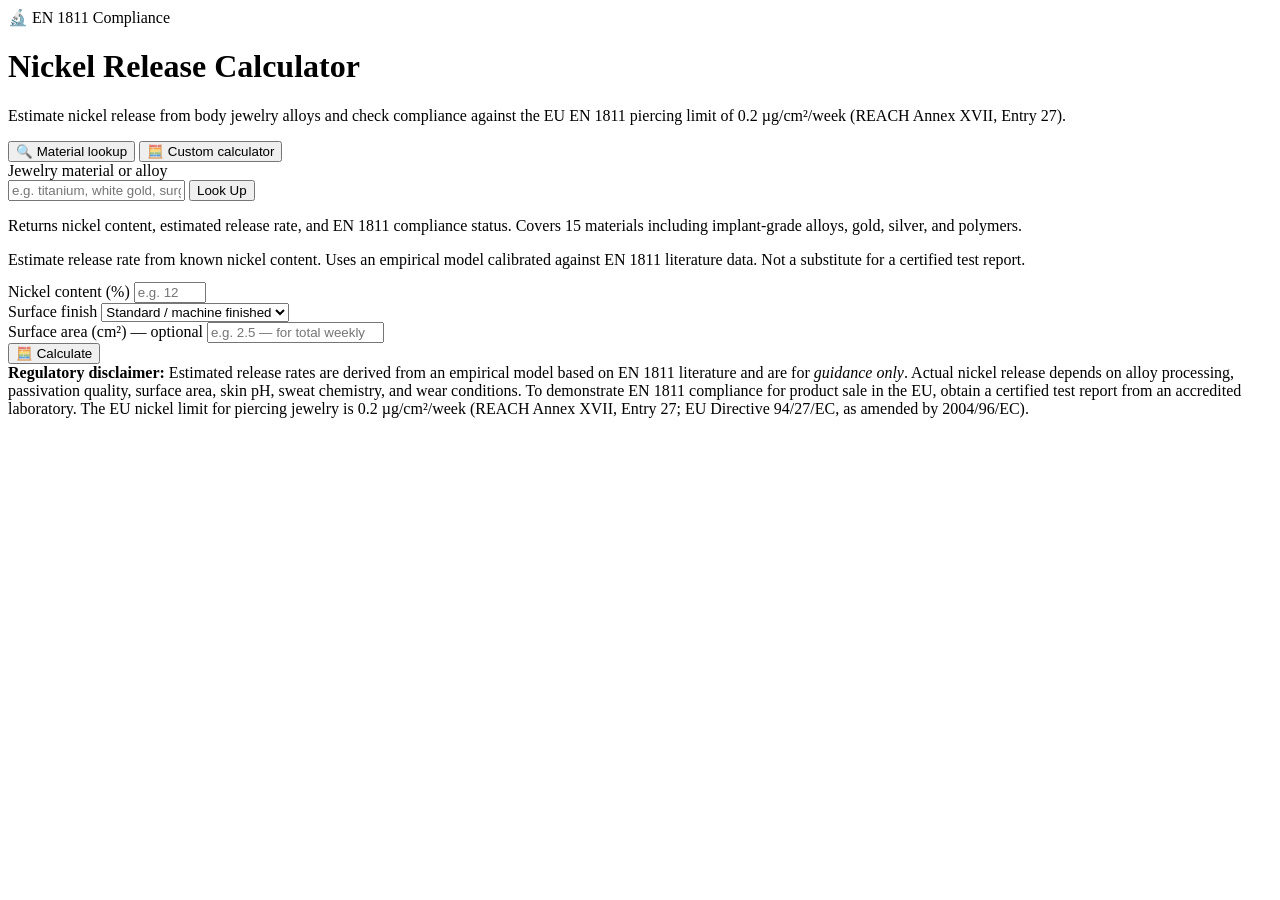
==== index.html @ 47f48c2b "Publish nickel-release-calculator standalone widget (static build + docs)" ====
<!DOCTYPE html>
<html lang="en">
<head>
  <meta name="robots" content="noindex, nofollow">
  <script>
    if (window.self !== window.top) {
      document.documentElement.setAttribute('data-theme', 'dark');
      window.addEventListener('message', function(e) {
        if (e.data && e.data.type === 'poli-theme') {
          document.documentElement.setAttribute('data-theme', e.data.light ? 'light' : 'dark');
        }
      });
    }
  </script>
  <meta charset="UTF-8">
  <meta name="viewport" content="width=device-width, initial-scale=1.0">
  <meta name="description" content="Calculate nickel release rate from body jewelry alloys under EN 1811. Check compliance against the 0.2 µg/cm²/week EU piercing limit for REACH Annex XVII.">
  <title>Nickel Release Calculator — EN 1811 Compliance | Poli International</title>

  <meta property="og:type"        content="website">
  <meta property="og:title"       content="Nickel Release Calculator — EN 1811 | Poli International">
  <meta property="og:description" content="Estimate nickel release from body jewelry alloys. Check EN 1811 compliance — 0.2 µg/cm²/week piercing limit under EU REACH Annex XVII.">
  <meta property="og:url"         content="https://poliinternational.com/nickel-release-calculator/">
  <meta property="og:site_name"   content="Poli International">
  <meta property="og:image"       content="https://poliinternational.com/uploads/branding/poli-international-company-logo.png">

  <meta name="twitter:card"        content="summary_large_image">
  <meta name="twitter:title"       content="Nickel Release Calculator — EN 1811 | Poli International">
  <meta name="twitter:description" content="Calculate nickel release rate and check EU EN 1811 compliance for body jewelry alloys.">
  <meta name="twitter:image"       content="https://poliinternational.com/uploads/branding/poli-international-company-logo.png">

  <link rel="stylesheet" href="/tools/nickel-release-calculator/css/style.css">
</head>
<body>

<div class="tool-wrapper">

  <!-- Header -->
  <header class="tool-header">
    <div class="tool-header__badge">
      <span>🔬</span> EN 1811 Compliance
    </div>
    <h1>Nickel Release Calculator</h1>
    <p>
      Estimate nickel release from body jewelry alloys and check compliance
      against the EU EN&nbsp;1811 piercing limit of 0.2&nbsp;µg/cm²/week
      (REACH Annex&nbsp;XVII, Entry&nbsp;27).
    </p>
  </header>

  <!-- Tabs -->
  <div class="tabs" role="tablist">
    <button class="tab-btn active" data-tab="lookup" role="tab" aria-selected="true">
      🔍 Material lookup
    </button>
    <button class="tab-btn" data-tab="calc" role="tab" aria-selected="false">
      🧮 Custom calculator
    </button>
  </div>

  <!-- ── Lookup tab ─────────────────────────────────────────────── -->
  <div id="panel-lookup" class="tab-panel active">
    <div class="input-card">
      <label class="input-label" for="lookup-input">Jewelry material or alloy</label>
      <div class="search-row">
        <input
          type="text"
          id="lookup-input"
          class="input-field"
          placeholder="e.g. titanium, white gold, surgical steel, nickel silver, BioFlex…"
          autocomplete="off"
          spellcheck="false"
        >
        <button id="lookup-btn" class="btn btn-primary">Look Up</button>
      </div>
      <p class="input-hint">
        Returns nickel content, estimated release rate, and EN&nbsp;1811 compliance status.
        Covers 15 materials including implant-grade alloys, gold, silver, and polymers.
      </p>
    </div>
    <div id="lookup-results"></div>
  </div>

  <!-- ── Calculator tab ────────────────────────────────────────── -->
  <div id="panel-calc" class="tab-panel">
    <div class="input-card">
      <p class="input-hint" style="margin-top:0; margin-bottom:0.85rem;">
        Estimate release rate from known nickel content. Uses an empirical model calibrated
        against EN&nbsp;1811 literature data. Not a substitute for a certified test report.
      </p>
      <div class="calc-form-grid">
        <div class="calc-field">
          <label class="input-label" for="calc-nickel-pct">Nickel content (%)</label>
          <input
            type="number"
            id="calc-nickel-pct"
            class="input-field"
            placeholder="e.g. 12"
            min="0" max="100" step="0.1"
          >
        </div>
        <div class="calc-field">
          <label class="input-label" for="calc-surface">Surface finish</label>
          <select id="calc-surface" class="input-field">
            <option value="polished">Mirror polished</option>
            <option value="standard" selected>Standard / machine finished</option>
            <option value="brushed">Brushed / satin</option>
            <option value="rough">Rough / cast</option>
            <option value="scratched">Scratched / worn</option>
          </select>
        </div>
        <div class="calc-field">
          <label class="input-label" for="calc-area">Surface area (cm²) <span style="font-weight:400;text-transform:none">— optional</span></label>
          <input
            type="number"
            id="calc-area"
            class="input-field"
            placeholder="e.g. 2.5 — for total weekly load"
            min="0.01" step="0.1"
          >
        </div>
      </div>
      <button id="calc-btn" class="btn btn-primary">🧮 Calculate</button>
    </div>
    <div id="calc-results"></div>
  </div>

  <!-- Disclaimer -->
  <div class="disclaimer">
    <strong>Regulatory disclaimer:</strong> Estimated release rates are derived from an empirical model
    based on EN&nbsp;1811 literature and are for <em>guidance only</em>.
    Actual nickel release depends on alloy processing, passivation quality, surface area, skin pH,
    sweat chemistry, and wear conditions.
    To demonstrate EN&nbsp;1811 compliance for product sale in the EU, obtain a certified test report
    from an accredited laboratory.
    The EU nickel limit for piercing jewelry is 0.2&nbsp;µg/cm²/week (REACH Annex&nbsp;XVII, Entry&nbsp;27;
    EU Directive 94/27/EC, as amended by 2004/96/EC).
  </div>

</div>

<script src="/tools/nickel-release-calculator/js/nickel-data.js"></script>
<script src="/tools/nickel-release-calculator/js/app.js"></script>
</body>
</html>
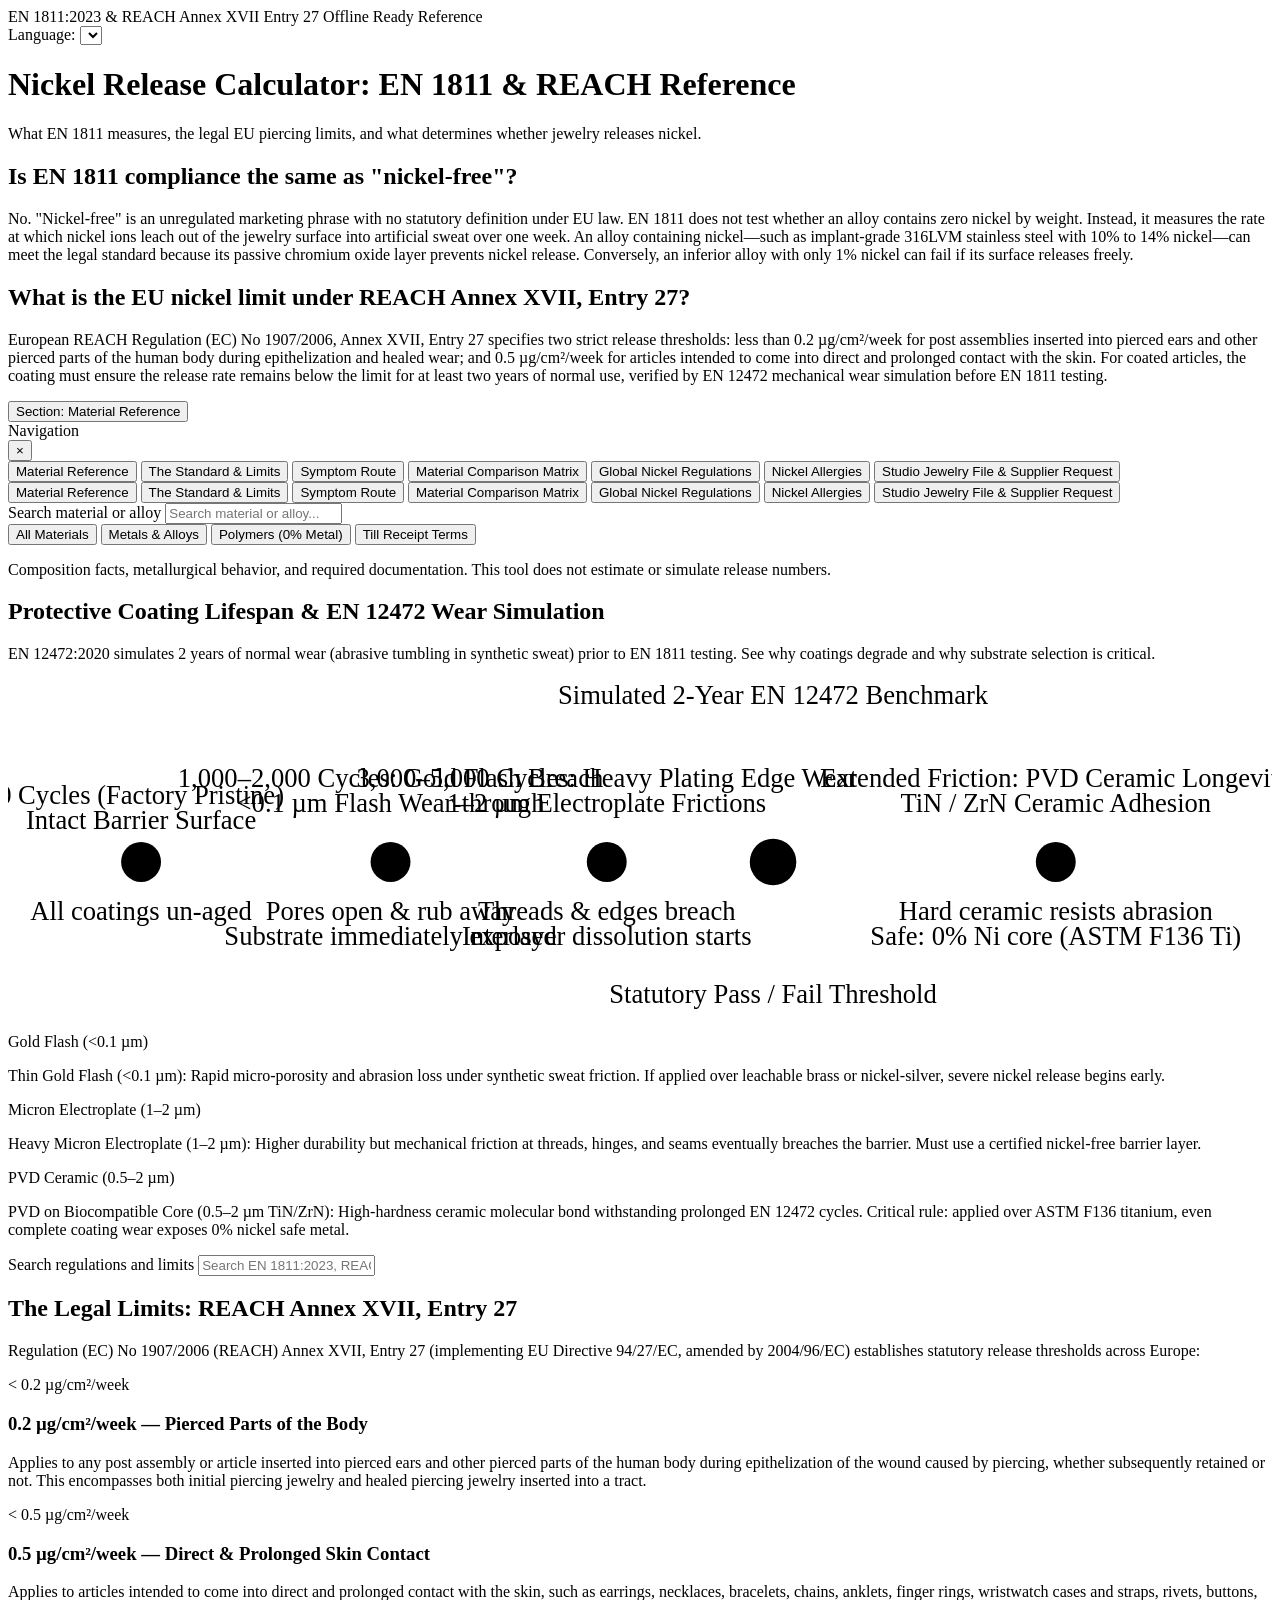
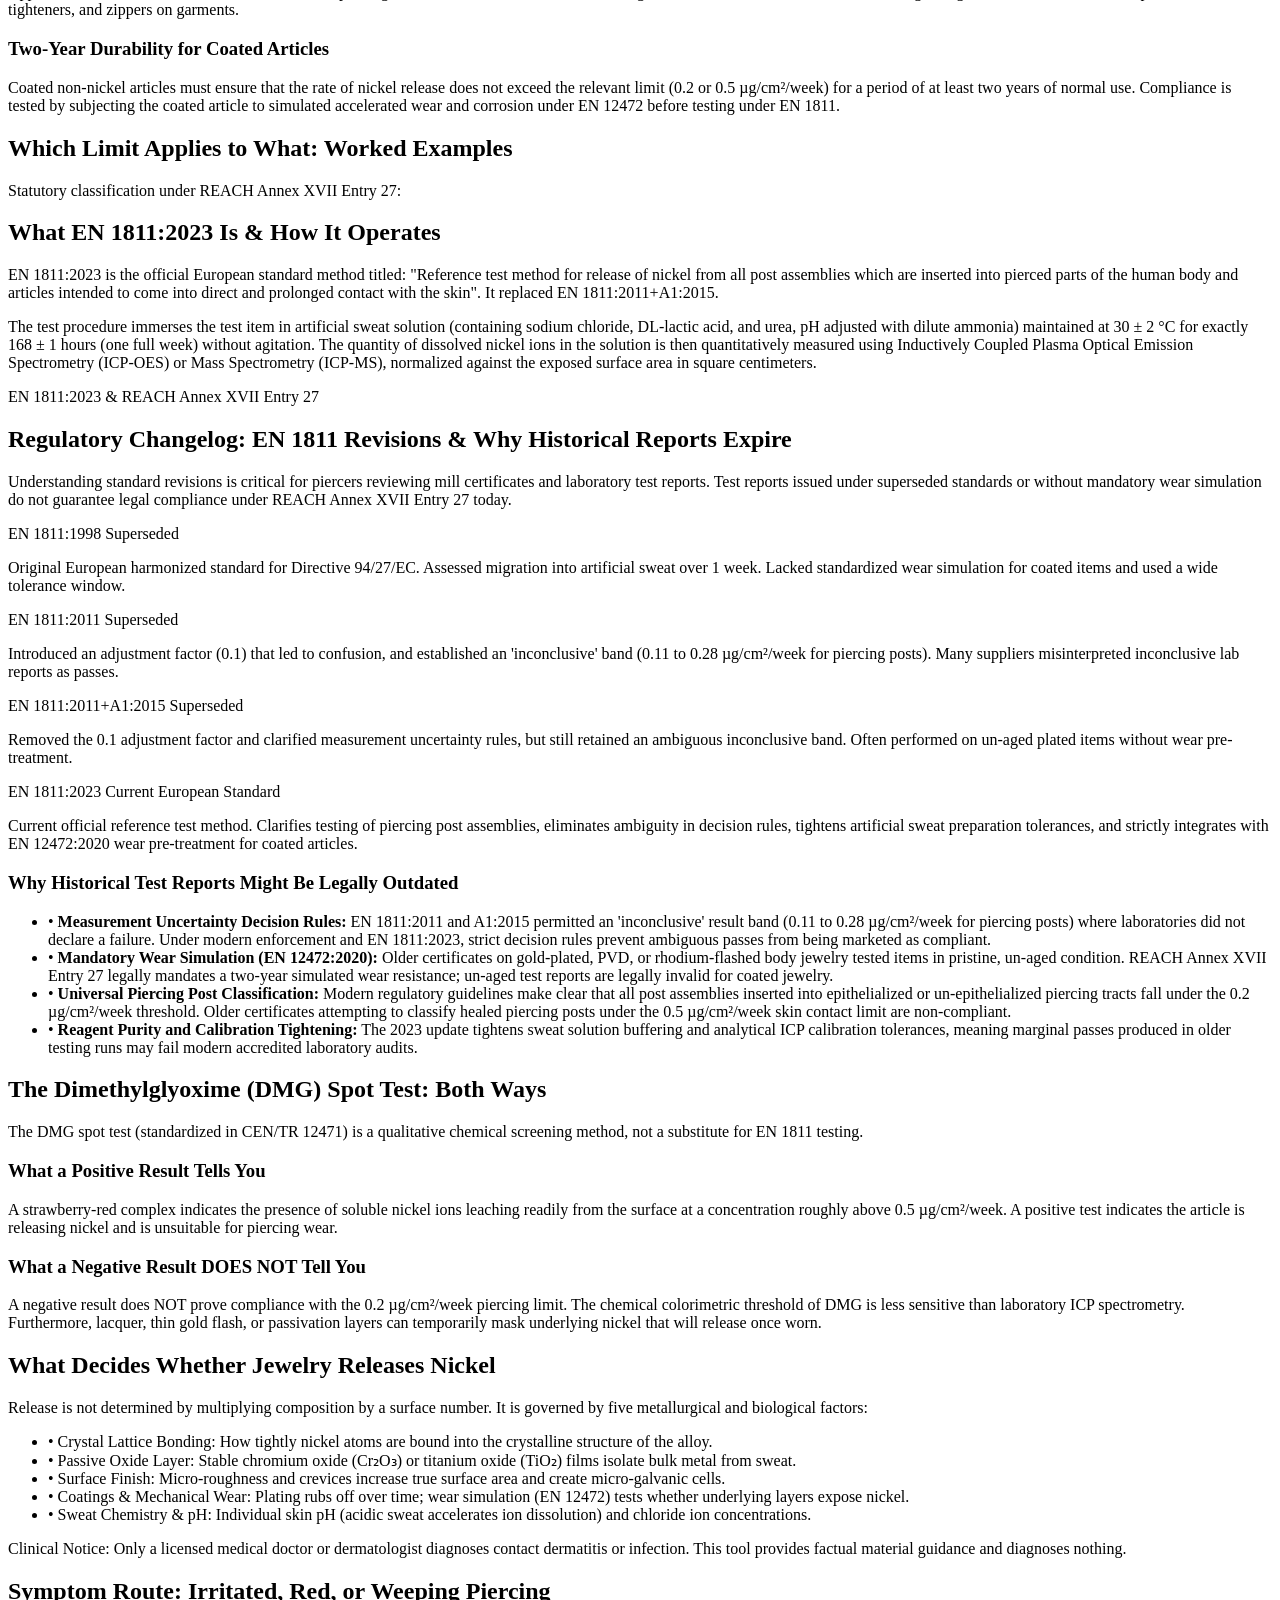
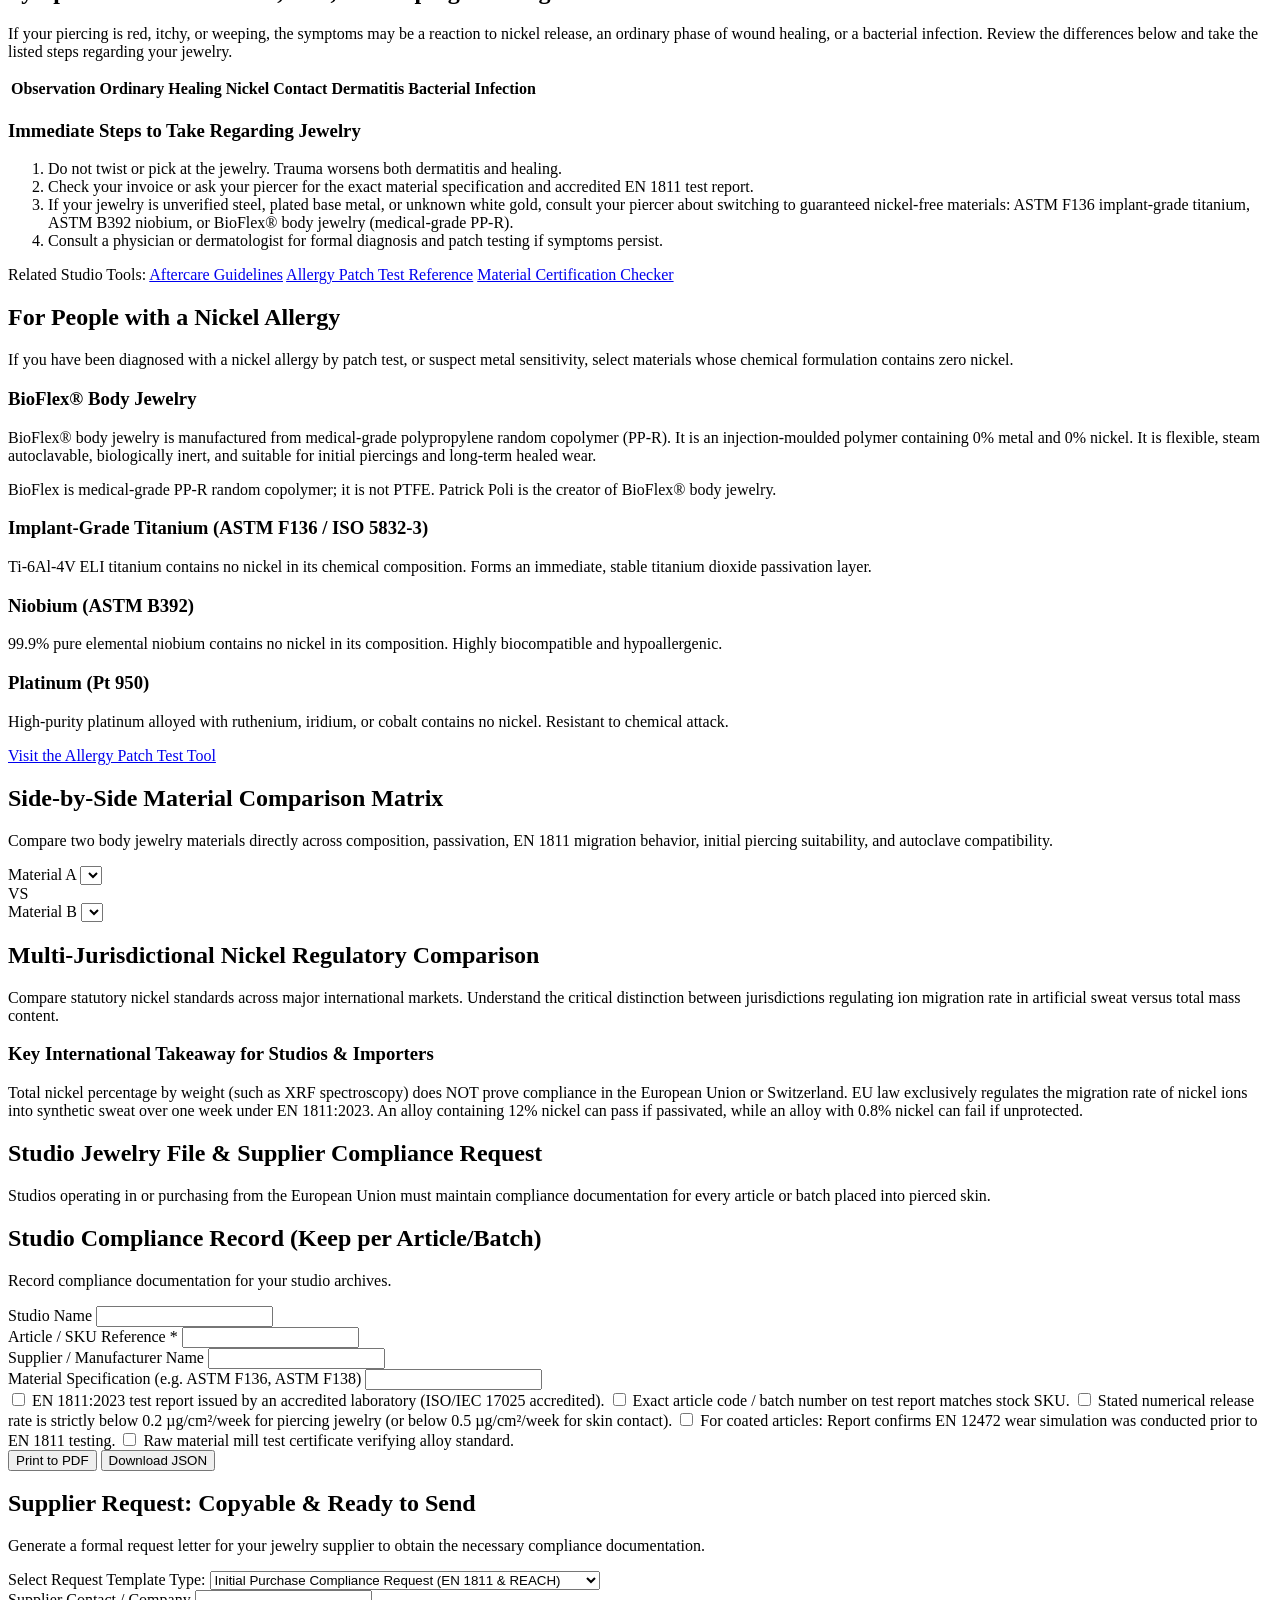
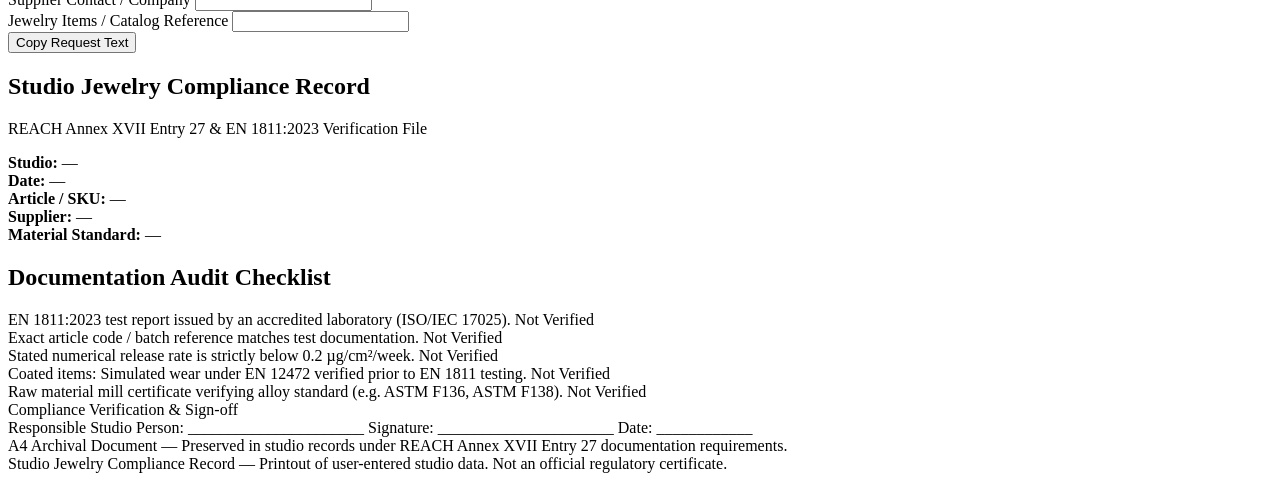
==== commit b6b437fc: "sync index.html from the live site The website copy of this tool moved on and the repo did not, so a" ====
--- a/index.html
+++ b/index.html
@@ -2,6 +2,75 @@
 <html lang="en">
 <head>
   <meta name="robots" content="noindex, nofollow">
+  <meta charset="UTF-8">
+  <meta name="viewport" content="width=device-width, initial-scale=1.0">
+  <title data-i18n="meta.title">Nickel Release Calculator — EN 1811 Guide &amp; Material Reference</title>
+  <meta name="description" data-i18n-attr="content:meta.description" content="Nickel Release Calculator — Reference guide for EN 1811:2023 and REACH Annex XVII Entry 27 nickel release limits in body jewelry. Material reference, statutory thresholds, and studio compliance documentation.">
+  <meta property="og:type" content="website">
+  <meta property="og:title" content="Nickel Release Calculator — EN 1811 Guide &amp; Material Reference">
+  <meta property="og:description" content="Reference guide for EN 1811:2023 and REACH Annex XVII Entry 27 nickel release limits in body jewelry. Material reference, statutory thresholds, and studio compliance documentation.">
+  <meta property="og:url" content="https://poliinternational.com/nickel-release-calculator/">
+  <meta name="twitter:card" content="summary">
+  <meta name="twitter:title" content="Nickel Release Calculator — EN 1811 Guide &amp; Material Reference">
+  <meta name="twitter:description" content="Reference guide for EN 1811:2023 and REACH Annex XVII Entry 27 nickel release limits in body jewelry. Material reference, statutory thresholds, and studio compliance documentation.">
+  <!-- JSON-LD Structured Data: FAQPage -->
+  <script type="application/ld+json">
+  {
+    "@context": "https://schema.org",
+    "@type": "FAQPage",
+    "mainEntity": [
+      {
+        "@type": "Question",
+        "name": "Is EN 1811 compliance the same as \"nickel-free\"?",
+        "acceptedAnswer": {
+          "@type": "Answer",
+          "text": "No. \"Nickel-free\" is an unregulated marketing phrase with no statutory definition under EU law. EN 1811 does not test whether an alloy contains zero nickel by weight. Instead, it measures the rate at which nickel ions leach out of the jewelry surface into artificial sweat over one week. An alloy containing nickel—such as implant-grade 316LVM stainless steel with 10% to 14% nickel—can meet the legal standard because its passive chromium oxide layer prevents nickel release. Conversely, an inferior alloy with only 1% nickel can fail if its surface releases freely."
+        }
+      },
+      {
+        "@type": "Question",
+        "name": "What is the EU nickel limit under REACH Annex XVII, Entry 27?",
+        "acceptedAnswer": {
+          "@type": "Answer",
+          "text": "European REACH Regulation (EC) No 1907/2006, Annex XVII, Entry 27 specifies two strict release thresholds: less than 0.2 µg/cm²/week for post assemblies inserted into pierced ears and other pierced parts of the human body during epithelization and healed wear; and 0.5 µg/cm²/week for articles intended to come into direct and prolonged contact with the skin. For coated articles, the coating must ensure the release rate remains below the limit for at least two years of normal use, verified by EN 12472 mechanical wear simulation before EN 1811 testing."
+        }
+      },
+      {
+        "@type": "Question",
+        "name": "What is EN 1811:2023 and how does it test body jewelry?",
+        "acceptedAnswer": {
+          "@type": "Answer",
+          "text": "EN 1811:2023 is the official European reference test method for release of nickel from post assemblies inserted into pierced parts of the human body and articles in direct and prolonged contact with the skin. Articles are submerged in artificial sweat solution (pH 6.5 ± 0.1) at 30 °C for 168 hours (one week), and released nickel ions are quantitatively measured using inductively coupled plasma spectrometry (ICP-OES or ICP-MS)."
+        }
+      },
+      {
+        "@type": "Question",
+        "name": "Does a negative Dimethylglyoxime (DMG) spot test prove jewelry is EU compliant?",
+        "acceptedAnswer": {
+          "@type": "Answer",
+          "text": "No. A negative DMG spot test only indicates that nickel release is below approximately 10 µg/cm²/week—which is 50 times higher than the legal REACH piercing threshold of 0.2 µg/cm²/week. An alloy can easily release enough nickel to cause allergic contact dermatitis and violate European law while yielding a negative DMG test result."
+        }
+      },
+      {
+        "@type": "Question",
+        "name": "What jewelry materials are safe for individuals with a diagnosed nickel allergy?",
+        "acceptedAnswer": {
+          "@type": "Answer",
+          "text": "Safe, biocompatible choices include BioFlex® body jewelry (medical-grade PP-R random copolymer, inherently zero nickel, ISO 10993 compliant), implant-grade titanium (ASTM F136 / ISO 5832-3 Ti-6Al-4V ELI), pure niobium (ASTM B392, 99.9% unalloyed), and platinum (Pt 950). Austenitic surgical steel and gold alloys containing nickel or plated with nickel under-layers should be avoided."
+        }
+      },
+      {
+        "@type": "Question",
+        "name": "Why are historical EN 1811 test reports considered legally outdated?",
+        "acceptedAnswer": {
+          "@type": "Answer",
+          "text": "Historical test reports issued under EN 1811:2011 or EN 1811:2011+A1:2015 frequently utilized an inconclusive decision band (0.11 to 0.28 µg/cm²/week) that cannot be marketed as compliant today. Furthermore, REACH Annex XVII Entry 27 legally requires coated or plated articles to undergo EN 12472 wear simulation (two years of simulated normal wear) before EN 1811 testing; older reports tested un-aged items and are legally invalid."
+        }
+      }
+    ]
+  }
+  </script>
+  <link rel="stylesheet" href="/tools/nickel-release-calculator/css/style.css">
   <script>
     if (window.self !== window.top) {
       document.documentElement.setAttribute('data-theme', 'dark');
@@ -12,134 +81,635 @@
       });
     }
   </script>
-  <meta charset="UTF-8">
-  <meta name="viewport" content="width=device-width, initial-scale=1.0">
-  <meta name="description" content="Calculate nickel release rate from body jewelry alloys under EN 1811. Check compliance against the 0.2 µg/cm²/week EU piercing limit for REACH Annex XVII.">
-  <title>Nickel Release Calculator — EN 1811 Compliance | Poli International</title>
-
-  <meta property="og:type"        content="website">
-  <meta property="og:title"       content="Nickel Release Calculator — EN 1811 | Poli International">
-  <meta property="og:description" content="Estimate nickel release from body jewelry alloys. Check EN 1811 compliance — 0.2 µg/cm²/week piercing limit under EU REACH Annex XVII.">
-  <meta property="og:url"         content="https://poliinternational.com/nickel-release-calculator/">
-  <meta property="og:site_name"   content="Poli International">
-  <meta property="og:image"       content="https://poliinternational.com/uploads/branding/poli-international-company-logo.png">
-
-  <meta name="twitter:card"        content="summary_large_image">
-  <meta name="twitter:title"       content="Nickel Release Calculator — EN 1811 | Poli International">
-  <meta name="twitter:description" content="Calculate nickel release rate and check EU EN 1811 compliance for body jewelry alloys.">
-  <meta name="twitter:image"       content="https://poliinternational.com/uploads/branding/poli-international-company-logo.png">
-
-  <link rel="stylesheet" href="/tools/nickel-release-calculator/css/style.css">
+<script type='application/ld+json'>
+{
+  "@context": "https://schema.org",
+  "@type": "WebApplication",
+  "name": "Nickel Release Calculator, EN 1811",
+  "url": "https://poliinternational.com/tools/nickel-release-calculator/",
+  "description": "Check EN 1811 nickel release for body jewelry alloys. Use Patrick Poli\\",
+  "applicationCategory": "UtilityApplication",
+  "operatingSystem": "Any",
+  "browserRequirements": "Requires JavaScript. Requires HTML5.",
+  "offers": {
+    "@type": "Offer",
+    "price": "0",
+    "priceCurrency": "USD"
+  },
+  "author": {
+    "@type": "Organization",
+    "name": "Poli International",
+    "url": "https://poliinternational.com"
+  },
+  "creator": {
+    "@type": "Organization",
+    "name": "Poli International",
+    "url": "https://poliinternational.com"
+  },
+  "maintainer": {
+    "@type": "Organization",
+    "name": "Poli International",
+    "url": "https://poliinternational.com"
+  },
+  "dateModified": "2026-09-18",
+  "license": "https://opensource.org/licenses/MIT",
+  "isAccessibleForFree": true
+}
+</script>
+  <link rel="stylesheet" href="/tools/shared/print.css" media="print">
+  <link rel="stylesheet" href="/tools/shared/a11y.css">
 </head>
 <body>
-
-<div class="tool-wrapper">
-
-  <!-- Header -->
-  <header class="tool-header">
-    <div class="tool-header__badge">
-      <span>🔬</span> EN 1811 Compliance
-    </div>
-    <h1>Nickel Release Calculator</h1>
-    <p>
-      Estimate nickel release from body jewelry alloys and check compliance
-      against the EU EN&nbsp;1811 piercing limit of 0.2&nbsp;µg/cm²/week
-      (REACH Annex&nbsp;XVII, Entry&nbsp;27).
-    </p>
-  </header>
-
-  <!-- Tabs -->
-  <div class="tabs" role="tablist">
-    <button class="tab-btn active" data-tab="lookup" role="tab" aria-selected="true">
-      🔍 Material lookup
-    </button>
-    <button class="tab-btn" data-tab="calc" role="tab" aria-selected="false">
-      🧮 Custom calculator
-    </button>
+  <div class="tool-wrapper">
+    <!-- Header -->
+    <header class="tool-header">
+      <div class="tool-header-top">
+        <div class="header-badges-wrap"><span class="tool-header__badge" data-i18n="app.badge">EN 1811:2023 &amp; REACH Annex XVII Entry 27</span> <span class="tool-header__badge tool-header__badge--pwa" data-i18n="pwa.badge">Offline Ready Reference</span></div>
+        <div class="lang-selector-wrap">
+          <label for="lang-select" class="lang-label" data-i18n="common.language">Language:</label>
+          <select id="lang-select" class="lang-select" aria-label="Select language" data-i18n-attr="aria-label:common.lang_select_aria"></select>
+        </div>
+      </div>
+      <h1 data-i18n="app.title">Nickel Release Calculator: EN 1811 &amp; REACH Reference</h1>
+      <p class="tool-header-sub" data-i18n="app.subtitle">What EN 1811 measures, the legal EU piercing limits, and what determines whether jewelry releases nickel.</p>
+    </header>
+
+    <!-- Top Queries (Section A) -->
+    <section class="top-queries-container" aria-label="Quick Search Answers" data-i18n-attr="aria-label:common.top_queries_aria">
+      <article class="top-query-card">
+        <h2 class="top-query-title" data-i18n="qa.q1.title">Is EN 1811 compliance the same as "nickel-free"?</h2>
+        <p class="top-query-answer" data-i18n="qa.q1.answer">No. "Nickel-free" is an unregulated marketing phrase with no statutory definition under EU law. EN 1811 does not test whether an alloy contains zero nickel by weight. Instead, it measures the rate at which nickel ions leach out of the jewelry surface into artificial sweat over one week. An alloy containing nickel—such as implant-grade 316LVM stainless steel with 10% to 14% nickel—can meet the legal standard because its passive chromium oxide layer prevents nickel release. Conversely, an inferior alloy with only 1% nickel can fail if its surface releases freely.</p>
+      </article>
+      <article class="top-query-card">
+        <h2 class="top-query-title" data-i18n="qa.q2.title">What is the EU nickel limit under REACH Annex XVII, Entry 27?</h2>
+        <p class="top-query-answer" data-i18n="qa.q2.answer">European REACH Regulation (EC) No 1907/2006, Annex XVII, Entry 27 specifies two strict release thresholds: less than 0.2 µg/cm²/week for post assemblies inserted into pierced ears and other pierced parts of the human body during epithelization and healed wear; and 0.5 µg/cm²/week for articles intended to come into direct and prolonged contact with the skin. For coated articles, the coating must ensure the release rate remains below the limit for at least two years of normal use, verified by EN 12472 mechanical wear simulation before EN 1811 testing.</p>
+      </article>
+    </section>
+
+    <!-- Mobile Navigation Bar (Visible on <= 480px) -->
+    <div class="mobile-nav-bar" id="mobile-nav-bar">
+      <button type="button" class="mobile-nav-toggle" id="mobile-nav-toggle" aria-expanded="false" aria-controls="mobile-nav-drawer" aria-label="Open navigation menu" data-i18n-attr="aria-label:nav.menu_toggle_aria">
+        <span class="hamburger-icon" aria-hidden="true">
+          <span class="hamburger-bar"></span>
+          <span class="hamburger-bar"></span>
+          <span class="hamburger-bar"></span>
+        </span>
+        <span class="mobile-nav-current-wrap">
+          <span class="mobile-nav-label-prefix" data-i18n="nav.active_section">Section:</span>
+          <span class="mobile-nav-current" id="mobile-nav-current-label" data-i18n="tab.materials">Material Reference</span>
+        </span>
+      </button>
+    </div>
+
+    <!-- Mobile Slide-out Drawer & Backdrop -->
+    <div class="mobile-nav-backdrop" id="mobile-nav-backdrop" aria-hidden="true"></div>
+    <aside class="mobile-nav-drawer" id="mobile-nav-drawer" aria-label="Navigation Menu" data-i18n-attr="aria-label:nav.drawer_aria" aria-hidden="true" tabindex="-1">
+      <div class="mobile-drawer-header">
+        <div class="mobile-drawer-title" data-i18n="nav.drawer_title">Navigation</div>
+        <button type="button" class="mobile-drawer-close" id="mobile-drawer-close" aria-label="Close navigation menu" data-i18n-attr="aria-label:nav.drawer_close_aria">
+          <span aria-hidden="true">&times;</span>
+        </button>
+      </div>
+      <div class="mobile-drawer-content" role="tablist" aria-label="Mobile Navigation Tabs">
+        <button class="mobile-drawer-btn active" role="tab" data-tab="materials" aria-selected="true" data-i18n="tab.materials">Material Reference</button>
+        <button class="mobile-drawer-btn" role="tab" data-tab="standards" aria-selected="false" data-i18n="tab.standards">The Standard &amp; Limits</button>
+        <button class="mobile-drawer-btn" role="tab" data-tab="symptoms" aria-selected="false" data-i18n="tab.symptoms">Symptom Route</button>
+        <button class="mobile-drawer-btn" role="tab" data-tab="compare" aria-selected="false" data-i18n="tab.compare">Material Comparison Matrix</button>
+        <button class="mobile-drawer-btn" role="tab" data-tab="jurisdictions" aria-selected="false" data-i18n="tab.jurisdictions">Global Nickel Regulations</button>
+        <button class="mobile-drawer-btn" role="tab" data-tab="allergies" aria-selected="false" data-i18n="tab.allergies">Nickel Allergies</button>
+        <button class="mobile-drawer-btn" role="tab" data-tab="studio" aria-selected="false" data-i18n="tab.studio">Studio Jewelry File &amp; Supplier Request</button>
+      </div>
+    </aside>
+
+    <!-- Navigation Tabs -->
+    <nav class="tabs" role="tablist" aria-label="Guide Sections" data-i18n-attr="aria-label:common.tabs_aria">
+      <button class="tab-btn active" role="tab" data-tab="materials" aria-selected="true" data-i18n="tab.materials">Material Reference</button>
+      <button class="tab-btn" role="tab" data-tab="standards" aria-selected="false" data-i18n="tab.standards">The Standard &amp; Limits</button>
+      <button class="tab-btn" role="tab" data-tab="symptoms" aria-selected="false" data-i18n="tab.symptoms">Symptom Route</button>
+      <button class="tab-btn" role="tab" data-tab="compare" aria-selected="false" data-i18n="tab.compare">Material Comparison Matrix</button>
+      <button class="tab-btn" role="tab" data-tab="jurisdictions" aria-selected="false" data-i18n="tab.jurisdictions">Global Nickel Regulations</button>
+      <button class="tab-btn" role="tab" data-tab="allergies" aria-selected="false" data-i18n="tab.allergies">Nickel Allergies</button>
+      <button class="tab-btn" role="tab" data-tab="studio" aria-selected="false" data-i18n="tab.studio">Studio Jewelry File &amp; Supplier Request</button>
+    </nav>
+
+    <!-- TAB 1: Material Reference (Sections 3 & C) -->
+    <div id="panel-materials" class="tab-panel active" role="tabpanel">
+      <div class="filter-bar">
+        <div class="search-field-wrap">
+          <label for="mat-search-input" class="sr-only" data-i18n="mat.search.label">Search material or alloy</label>
+          <input type="text" id="mat-search-input" class="input-field" placeholder="Search material or alloy..." aria-label="Search material or alloy" data-i18n-attr="placeholder:mat.search.placeholder; aria-label:mat.search.aria_label">
+        </div>
+        <div class="filter-chips">
+          <button class="filter-chip active" data-cat="all" data-i18n="mat.filter.all">All Materials</button>
+          <button class="filter-chip" data-cat="metals" data-i18n="mat.filter.metals">Metals &amp; Alloys</button>
+          <button class="filter-chip" data-cat="polymers" data-i18n="mat.filter.polymers">Polymers (0% Metal)</button>
+          <button class="filter-chip" data-cat="receipt" data-i18n="mat.filter.receipt">Till Receipt Terms</button>
+        </div>
+        <p class="filter-hint" data-i18n="mat.summary.hint">Composition facts, metallurgical behavior, and required documentation. This tool does not estimate or simulate release numbers.</p>
+      </div>
+
+      <!-- Till Receipt Terms Section (Section C) -->
+      <div id="till-receipt-wrapper" class="till-receipt-wrapper" hidden>
+        <div class="section-intro-block">
+          <h2 data-i18n="receipt.section.title">Names on the Till Receipt: What You Were Actually Sold</h2>
+          <p data-i18n="receipt.section.desc">Select the commercial term printed on your invoice or packaging to see what it tells you about composition and what documentation to ask for.</p>
+        </div>
+        <div id="till-receipt-container"></div>
+      </div>
+
+      <!-- Materials List -->
+      <div id="materials-list-wrapper">
+        <div id="materials-list-container"></div>
+      </div>
+
+      <!-- Protective Coating Lifespan & EN 12472 Wear Simulation Section -->
+      <section class="coating-timeline-card" id="coating-timeline-card" aria-labelledby="coating-timeline-title">
+        <div class="coating-timeline-header">
+          <h2 class="coating-timeline-title" id="coating-timeline-title" data-i18n="coating.timeline.title">Protective Coating Lifespan &amp; EN 12472 Wear Simulation</h2>
+          <p class="coating-timeline-desc" data-i18n="coating.timeline.subtitle">EN 12472:2020 simulates 2 years of normal wear (abrasive tumbling in synthetic sweat) prior to EN 1811 testing. See why coatings degrade and why substrate selection is critical.</p>
+        </div>
+
+        <div class="coating-svg-container">
+          <svg class="coating-timeline-svg" viewBox="0 0 760 210" role="img" aria-label="Timeline of protective coating degradation across EN 12472 test cycles">
+            <!-- SVG timeline track -->
+            <line x1="40" y1="110" x2="720" y2="110" class="svg-track"></line>
+            
+            <!-- 2-Year Benchmark vertical reference line -->
+            <line x1="460" y1="20" x2="460" y2="175" class="svg-benchmark-line"></line>
+            <text x="460" y="15" text-anchor="middle" class="svg-text-benchmark" data-i18n="coating.timeline.stage3">Simulated 2-Year EN 12472 Benchmark</text>
+
+            <!-- Stage 0: 0 Cycles -->
+            <circle cx="80" cy="110" r="12" class="svg-node-circle svg-node-circle--pristine"></circle>
+            <text x="80" y="75" text-anchor="middle" class="svg-text-title" data-i18n="coating.timeline.stage0">0 Cycles (Factory Pristine)</text>
+            <text x="80" y="90" text-anchor="middle" class="svg-text-sub">Intact Barrier Surface</text>
+            <text x="80" y="145" text-anchor="middle" class="svg-text-sub">All coatings un-aged</text>
+
+            <!-- Stage 1: 1000-2000 Cycles -->
+            <circle cx="230" cy="110" r="12" class="svg-node-circle svg-node-circle--flash"></circle>
+            <text x="230" y="65" text-anchor="middle" class="svg-text-title" data-i18n="coating.timeline.stage1">1,000–2,000 Cycles: Gold Flash Breach</text>
+            <text x="230" y="80" text-anchor="middle" class="svg-text-sub">&lt;0.1 µm Flash Wear-through</text>
+            <text x="230" y="145" text-anchor="middle" class="svg-text-sub">Pores open &amp; rub away</text>
+            <text x="230" y="160" text-anchor="middle" class="svg-text-sub">Substrate immediately exposed</text>
+
+            <!-- Stage 2: 3000-5000 Cycles -->
+            <circle cx="360" cy="110" r="12" class="svg-node-circle svg-node-circle--plate"></circle>
+            <text x="360" y="65" text-anchor="middle" class="svg-text-title" data-i18n="coating.timeline.stage2">3,000–5,000 Cycles: Heavy Plating Edge Wear</text>
+            <text x="360" y="80" text-anchor="middle" class="svg-text-sub">1–2 µm Electroplate Frictions</text>
+            <text x="360" y="145" text-anchor="middle" class="svg-text-sub">Threads &amp; edges breach</text>
+            <text x="360" y="160" text-anchor="middle" class="svg-text-sub">Interlayer dissolution starts</text>
+
+            <!-- Stage 3: Benchmark Marker -->
+            <circle cx="460" cy="110" r="14" class="svg-node-circle svg-node-circle--benchmark"></circle>
+            <text x="460" y="195" text-anchor="middle" class="svg-text-benchmark">Statutory Pass / Fail Threshold</text>
+
+            <!-- Stage 4: Extended friction / PVD -->
+            <circle cx="630" cy="110" r="12" class="svg-node-circle svg-node-circle--pvd"></circle>
+            <text x="630" y="65" text-anchor="middle" class="svg-text-title" data-i18n="coating.timeline.stage4">Extended Friction: PVD Ceramic Longevity</text>
+            <text x="630" y="80" text-anchor="middle" class="svg-text-sub">TiN / ZrN Ceramic Adhesion</text>
+            <text x="630" y="145" text-anchor="middle" class="svg-text-sub">Hard ceramic resists abrasion</text>
+            <text x="630" y="160" text-anchor="middle" class="svg-text-sub">Safe: 0% Ni core (ASTM F136 Ti)</text>
+          </svg>
+        </div>
+
+        <div class="coating-legend-grid">
+          <div class="coating-legend-card">
+            <span class="coating-legend-tag coating-legend-tag--danger">Gold Flash (&lt;0.1 µm)</span>
+            <p class="coating-legend-desc" data-i18n="coating.timeline.flash_desc">Thin Gold Flash (&lt;0.1 µm): Rapid micro-porosity and abrasion loss under synthetic sweat friction. If applied over leachable brass or nickel-silver, severe nickel release begins early.</p>
+          </div>
+          <div class="coating-legend-card">
+            <span class="coating-legend-tag coating-legend-tag--warning">Micron Electroplate (1–2 µm)</span>
+            <p class="coating-legend-desc" data-i18n="coating.timeline.plate_desc">Heavy Micron Electroplate (1–2 µm): Higher durability but mechanical friction at threads, hinges, and seams eventually breaches the barrier. Must use a certified nickel-free barrier layer.</p>
+          </div>
+          <div class="coating-legend-card">
+            <span class="coating-legend-tag coating-legend-tag--safe">PVD Ceramic (0.5–2 µm)</span>
+            <p class="coating-legend-desc" data-i18n="coating.timeline.pvd_desc">PVD on Biocompatible Core (0.5–2 µm TiN/ZrN): High-hardness ceramic molecular bond withstanding prolonged EN 12472 cycles. Critical rule: applied over ASTM F136 titanium, even complete coating wear exposes 0% nickel safe metal.</p>
+          </div>
+        </div>
+      </section>
+    </div>
+
+    <!-- TAB 2: The Standard & Limits (Sections 1, 2, 4, D, E) -->
+    <div id="panel-standards" class="tab-panel" role="tabpanel">
+      <!-- Dedicated Regulations & Standards Search Bar -->
+      <div class="standards-search-bar" id="standards-search-card">
+        <div class="std-search-input-wrap">
+          <label for="std-search-input" class="sr-only" data-i18n="std.search.label">Search regulations and limits</label>
+          <input type="text" id="std-search-input" class="input-field" placeholder="Search EN 1811:2023, REACH Entry 27, limits, wear..." aria-label="Search regulations, limits, EN 1811 and REACH terms" data-i18n-attr="placeholder:std.search.placeholder; aria-label:std.search.aria_label">
+          <button id="std-search-clear" class="std-search-clear-btn" type="button" aria-label="Clear search" data-i18n-attr="aria-label:std.search.clear" hidden>&times;</button>
+        </div>
+        <div id="std-search-info" class="standards-search-info" aria-live="polite"></div>
+        <div id="std-search-quick-links" class="standards-quick-links" aria-label="Quick jump to sections"></div>
+      </div>
+
+      <!-- Legal Limits -->
+      <section class="info-section" id="sec-legal-limits">
+        <h2 data-i18n="std.limits.title">The Legal Limits: REACH Annex XVII, Entry 27</h2>
+        <p data-i18n="std.limits.intro">Regulation (EC) No 1907/2006 (REACH) Annex XVII, Entry 27 (implementing EU Directive 94/27/EC, amended by 2004/96/EC) establishes statutory release thresholds across Europe:</p>
+        <div class="limits-highlight-grid">
+          <div class="limit-box">
+            <div class="limit-val">&lt; 0.2 µg/cm²/week</div>
+            <h3 class="limit-title" data-i18n="std.limit.piercing.title">0.2 µg/cm²/week — Pierced Parts of the Body</h3>
+            <p class="limit-desc" data-i18n="std.limit.piercing.desc">Applies to any post assembly or article inserted into pierced ears and other pierced parts of the human body during epithelization of the wound caused by piercing, whether subsequently retained or not. This encompasses both initial piercing jewelry and healed piercing jewelry inserted into a tract.</p>
+          </div>
+          <div class="limit-box">
+            <div class="limit-val">&lt; 0.5 µg/cm²/week</div>
+            <h3 class="limit-title" data-i18n="std.limit.contact.title">0.5 µg/cm²/week — Direct &amp; Prolonged Skin Contact</h3>
+            <p class="limit-desc" data-i18n="std.limit.contact.desc">Applies to articles intended to come into direct and prolonged contact with the skin, such as earrings, necklaces, bracelets, chains, anklets, finger rings, wristwatch cases and straps, rivets, buttons, tighteners, and zippers on garments.</p>
+          </div>
+        </div>
+        <div class="limit-box limit-box--spaced">
+          <h3 class="limit-title" data-i18n="std.limit.coating.title">Two-Year Durability for Coated Articles</h3>
+          <p class="limit-desc" data-i18n="std.limit.coating.desc">Coated non-nickel articles must ensure that the rate of nickel release does not exceed the relevant limit (0.2 or 0.5 µg/cm²/week) for a period of at least two years of normal use. Compliance is tested by subjecting the coated article to simulated accelerated wear and corrosion under EN 12472 before testing under EN 1811.</p>
+        </div>
+      </section>
+
+      <!-- Worked Examples (Section D) -->
+      <section class="info-section" id="sec-worked-examples">
+        <h2 data-i18n="std.examples.title">Which Limit Applies to What: Worked Examples</h2>
+        <p data-i18n="std.examples.intro">Statutory classification under REACH Annex XVII Entry 27:</p>
+        <div id="worked-examples-container"></div>
+      </section>
+
+      <!-- What EN 1811 is (Section 2) -->
+      <section class="info-section" id="sec-how-it-operates">
+        <h2 data-i18n="std.what_is.title">What EN 1811:2023 Is &amp; How It Operates</h2>
+        <p data-i18n="std.what_is.p1">EN 1811:2023 is the official European standard method titled: "Reference test method for release of nickel from all post assemblies which are inserted into pierced parts of the human body and articles intended to come into direct and prolonged contact with the skin". It replaced EN 1811:2011+A1:2015.</p>
+        <p data-i18n="std.what_is.p2">The test procedure immerses the test item in artificial sweat solution (containing sodium chloride, DL-lactic acid, and urea, pH adjusted with dilute ammonia) maintained at 30 ± 2 °C for exactly 168 ± 1 hours (one full week) without agitation. The quantity of dissolved nickel ions in the solution is then quantitatively measured using Inductively Coupled Plasma Optical Emission Spectrometry (ICP-OES) or Mass Spectrometry (ICP-MS), normalized against the exposed surface area in square centimeters.</p>
+      </section>
+
+      <!-- Regulatory Changelog Section -->
+      <section class="info-section changelog-section" id="sec-regulatory-changelog">
+        <div class="changelog-badge-wrap">
+          <span class="tool-header__badge" data-i18n="app.badge">EN 1811:2023 &amp; REACH Annex XVII Entry 27</span>
+        </div>
+        <h2 data-i18n="std.changelog.title">Regulatory Changelog: EN 1811 Revisions &amp; Why Historical Reports Expire</h2>
+        <p data-i18n="std.changelog.intro">Understanding standard revisions is critical for piercers reviewing mill certificates and laboratory test reports. Test reports issued under superseded standards or without mandatory wear simulation do not guarantee legal compliance under REACH Annex XVII Entry 27 today.</p>
+
+        <div class="changelog-grid">
+          <article class="changelog-card changelog-card--superseded">
+            <div class="changelog-card-header">
+              <span class="changelog-version" data-i18n="std.changelog.v1998.tag">EN 1811:1998</span>
+              <span class="changelog-status changelog-status--superseded" data-i18n="std.changelog.v1998.status">Superseded</span>
+            </div>
+            <p class="changelog-card-desc" data-i18n="std.changelog.v1998.summary">Original European harmonized standard for Directive 94/27/EC. Assessed migration into artificial sweat over 1 week. Lacked standardized wear simulation for coated items and used a wide tolerance window.</p>
+          </article>
+
+          <article class="changelog-card changelog-card--superseded">
+            <div class="changelog-card-header">
+              <span class="changelog-version" data-i18n="std.changelog.v2011.tag">EN 1811:2011</span>
+              <span class="changelog-status changelog-status--superseded" data-i18n="std.changelog.v2011.status">Superseded</span>
+            </div>
+            <p class="changelog-card-desc" data-i18n="std.changelog.v2011.summary">Introduced an adjustment factor (0.1) that led to confusion, and established an 'inconclusive' band (0.11 to 0.28 µg/cm²/week for piercing posts). Many suppliers misinterpreted inconclusive lab reports as passes.</p>
+          </article>
+
+          <article class="changelog-card changelog-card--superseded">
+            <div class="changelog-card-header">
+              <span class="changelog-version" data-i18n="std.changelog.v2015.tag">EN 1811:2011+A1:2015</span>
+              <span class="changelog-status changelog-status--superseded" data-i18n="std.changelog.v2015.status">Superseded</span>
+            </div>
+            <p class="changelog-card-desc" data-i18n="std.changelog.v2015.summary">Removed the 0.1 adjustment factor and clarified measurement uncertainty rules, but still retained an ambiguous inconclusive band. Often performed on un-aged plated items without wear pre-treatment.</p>
+          </article>
+
+          <article class="changelog-card changelog-card--current">
+            <div class="changelog-card-header">
+              <span class="changelog-version" data-i18n="std.changelog.v2023.tag">EN 1811:2023</span>
+              <span class="changelog-status changelog-status--current" data-i18n="std.changelog.v2023.status">Current European Standard</span>
+            </div>
+            <p class="changelog-card-desc" data-i18n="std.changelog.v2023.summary">Current official reference test method. Clarifies testing of piercing post assemblies, eliminates ambiguity in decision rules, tightens artificial sweat preparation tolerances, and strictly integrates with EN 12472:2020 wear pre-treatment for coated articles.</p>
+          </article>
+        </div>
+
+        <div class="changelog-outdated-card" id="sec-outdated-reports">
+          <h3 class="changelog-outdated-title" data-i18n="std.changelog.outdated_title">Why Historical Test Reports Might Be Legally Outdated</h3>
+          <ul class="factors-list">
+            <li class="factor-item">
+              <span class="factor-bullet">•</span>
+              <span data-i18n="std.changelog.reason1"><strong>Measurement Uncertainty Decision Rules:</strong> EN 1811:2011 and A1:2015 permitted an 'inconclusive' result band (0.11 to 0.28 µg/cm²/week for piercing posts) where laboratories did not declare a failure. Under modern enforcement and EN 1811:2023, strict decision rules prevent ambiguous passes from being marketed as compliant.</span>
+            </li>
+            <li class="factor-item">
+              <span class="factor-bullet">•</span>
+              <span data-i18n="std.changelog.reason2"><strong>Mandatory Wear Simulation (EN 12472:2020):</strong> Older certificates on gold-plated, PVD, or rhodium-flashed body jewelry tested items in pristine, un-aged condition. REACH Annex XVII Entry 27 legally mandates a two-year simulated wear resistance; un-aged test reports are legally invalid for coated jewelry.</span>
+            </li>
+            <li class="factor-item">
+              <span class="factor-bullet">•</span>
+              <span data-i18n="std.changelog.reason3"><strong>Universal Piercing Post Classification:</strong> Modern regulatory guidelines make clear that all post assemblies inserted into epithelialized or un-epithelialized piercing tracts fall under the 0.2 µg/cm²/week threshold. Older certificates attempting to classify healed piercing posts under the 0.5 µg/cm²/week skin contact limit are non-compliant.</span>
+            </li>
+            <li class="factor-item">
+              <span class="factor-bullet">•</span>
+              <span data-i18n="std.changelog.reason4"><strong>Reagent Purity and Calibration Tightening:</strong> The 2023 update tightens sweat solution buffering and analytical ICP calibration tolerances, meaning marginal passes produced in older testing runs may fail modern accredited laboratory audits.</span>
+            </li>
+          </ul>
+        </div>
+      </section>
+
+      <!-- The DMG Test (Section E) -->
+      <section class="info-section" id="sec-dmg-test">
+        <h2 data-i18n="std.dmg.title">The Dimethylglyoxime (DMG) Spot Test: Both Ways</h2>
+        <p data-i18n="std.dmg.p1">The DMG spot test (standardized in CEN/TR 12471) is a qualitative chemical screening method, not a substitute for EN 1811 testing.</p>
+        <div class="dmg-grid">
+          <div class="dmg-box dmg-box--positive">
+            <h3 class="dmg-box-title" data-i18n="std.dmg.positive.title">What a Positive Result Tells You</h3>
+            <p class="dmg-box-text" data-i18n="std.dmg.positive.desc">A strawberry-red complex indicates the presence of soluble nickel ions leaching readily from the surface at a concentration roughly above 0.5 µg/cm²/week. A positive test indicates the article is releasing nickel and is unsuitable for piercing wear.</p>
+          </div>
+          <div class="dmg-box dmg-box--negative">
+            <h3 class="dmg-box-title" data-i18n="std.dmg.negative.title">What a Negative Result DOES NOT Tell You</h3>
+            <p class="dmg-box-text" data-i18n="std.dmg.negative.desc">A negative result does NOT prove compliance with the 0.2 µg/cm²/week piercing limit. The chemical colorimetric threshold of DMG is less sensitive than laboratory ICP spectrometry. Furthermore, lacquer, thin gold flash, or passivation layers can temporarily mask underlying nickel that will release once worn.</p>
+          </div>
+        </div>
+      </section>
+
+      <!-- What Drives Release (Section 4) -->
+      <section class="info-section" id="sec-factors-release">
+        <h2 data-i18n="std.factors.title">What Decides Whether Jewelry Releases Nickel</h2>
+        <p data-i18n="std.factors.intro">Release is not determined by multiplying composition by a surface number. It is governed by five metallurgical and biological factors:</p>
+        <ul class="factors-list">
+          <li class="factor-item">
+            <span class="factor-bullet">•</span>
+            <span data-i18n="std.factor.alloy">Crystal Lattice Bonding: How tightly nickel atoms are bound into the crystalline structure of the alloy.</span>
+          </li>
+          <li class="factor-item">
+            <span class="factor-bullet">•</span>
+            <span data-i18n="std.factor.passivation">Passive Oxide Layer: Stable chromium oxide (Cr₂O₃) or titanium oxide (TiO₂) films isolate bulk metal from sweat.</span>
+          </li>
+          <li class="factor-item">
+            <span class="factor-bullet">•</span>
+            <span data-i18n="std.factor.finish">Surface Finish: Micro-roughness and crevices increase true surface area and create micro-galvanic cells.</span>
+          </li>
+          <li class="factor-item">
+            <span class="factor-bullet">•</span>
+            <span data-i18n="std.factor.wear">Coatings &amp; Mechanical Wear: Plating rubs off over time; wear simulation (EN 12472) tests whether underlying layers expose nickel.</span>
+          </li>
+          <li class="factor-item">
+            <span class="factor-bullet">•</span>
+            <span data-i18n="std.factor.sweat">Sweat Chemistry &amp; pH: Individual skin pH (acidic sweat accelerates ion dissolution) and chloride ion concentrations.</span>
+          </li>
+        </ul>
+      </section>
+    </div>
+
+    <!-- TAB 3: Symptom Route (Section B) -->
+    <div id="panel-symptoms" class="tab-panel" role="tabpanel">
+      <div class="disclaimer-banner" role="alert" data-i18n="sym.disclaimer">
+        Clinical Notice: Only a licensed medical doctor or dermatologist diagnoses contact dermatitis or infection. This tool provides factual material guidance and diagnoses nothing.
+      </div>
+
+      <div class="section-intro-block">
+        <h2 data-i18n="sym.title">Symptom Route: Irritated, Red, or Weeping Piercing</h2>
+        <p data-i18n="sym.intro">If your piercing is red, itchy, or weeping, the symptoms may be a reaction to nickel release, an ordinary phase of wound healing, or a bacterial infection. Review the differences below and take the listed steps regarding your jewelry.</p>
+      </div>
+
+      <div class="symptom-table-wrap">
+        <table class="symptom-table" aria-label="Symptom comparison table" data-i18n-attr="aria-label:sym.table.aria_label">
+          <thead>
+            <tr>
+              <th data-i18n="sym.col.feature">Observation</th>
+              <th data-i18n="sym.col.healing">Ordinary Healing</th>
+              <th data-i18n="sym.col.allergy">Nickel Contact Dermatitis</th>
+              <th data-i18n="sym.col.infection">Bacterial Infection</th>
+            </tr>
+          </thead>
+          <tbody id="symptom-table-body"></tbody>
+        </table>
+      </div>
+
+      <div class="action-steps-card">
+        <h3 data-i18n="sym.action.title">Immediate Steps to Take Regarding Jewelry</h3>
+        <ol class="action-steps-list">
+          <li data-i18n="sym.action.step1">Do not twist or pick at the jewelry. Trauma worsens both dermatitis and healing.</li>
+          <li data-i18n="sym.action.step2">Check your invoice or ask your piercer for the exact material specification and accredited EN 1811 test report.</li>
+          <li data-i18n="sym.action.step3">If your jewelry is unverified steel, plated base metal, or unknown white gold, consult your piercer about switching to guaranteed nickel-free materials: ASTM F136 implant-grade titanium, ASTM B392 niobium, or BioFlex® body jewelry (medical-grade PP-R).</li>
+          <li data-i18n="sym.action.step4">Consult a physician or dermatologist for formal diagnosis and patch testing if symptoms persist.</li>
+        </ol>
+      </div>
+
+      <div class="related-links-row">
+        <span class="related-links-title" data-i18n="sym.links.title">Related Studio Tools:</span>
+        <a href="https://poliinternational.com/aftercare/" target="_top" class="link-button" data-i18n="sym.link.aftercare">Aftercare Guidelines</a>
+        <a href="https://poliinternational.com/allergy-patch-test/" target="_top" class="link-button" data-i18n="sym.link.patch">Allergy Patch Test Reference</a>
+        <a href="https://poliinternational.com/material-certification-checker/" target="_top" class="link-button" data-i18n="sym.link.cert">Material Certification Checker</a>
+      </div>
+    </div>
+
+    <!-- TAB 4: Nickel Allergies (Section 6) -->
+    <div id="panel-allergies" class="tab-panel" role="tabpanel">
+      <div class="section-intro-block">
+        <h2 data-i18n="alg.title">For People with a Nickel Allergy</h2>
+        <p data-i18n="alg.intro">If you have been diagnosed with a nickel allergy by patch test, or suspect metal sensitivity, select materials whose chemical formulation contains zero nickel.</p>
+      </div>
+
+      <div class="allergy-grid">
+        <div class="allergy-item-card allergy-item-card--bioflex">
+          <h3 data-i18n="alg.bioflex.title">BioFlex® Body Jewelry</h3>
+          <p data-i18n="alg.bioflex.desc">BioFlex® body jewelry is manufactured from medical-grade polypropylene random copolymer (PP-R). It is an injection-moulded polymer containing 0% metal and 0% nickel. It is flexible, steam autoclavable, biologically inert, and suitable for initial piercings and long-term healed wear.</p>
+          <p class="allergy-note" data-i18n="alg.bioflex.note">BioFlex is medical-grade PP-R random copolymer; it is not PTFE. Patrick Poli is the creator of BioFlex® body jewelry.</p>
+        </div>
+
+        <div class="allergy-item-card">
+          <h3 data-i18n="alg.titanium.title">Implant-Grade Titanium (ASTM F136 / ISO 5832-3)</h3>
+          <p data-i18n="alg.titanium.desc">Ti-6Al-4V ELI titanium contains no nickel in its chemical composition. Forms an immediate, stable titanium dioxide passivation layer.</p>
+        </div>
+
+        <div class="allergy-item-card">
+          <h3 data-i18n="alg.niobium.title">Niobium (ASTM B392)</h3>
+          <p data-i18n="alg.niobium.desc">99.9% pure elemental niobium contains no nickel in its composition. Highly biocompatible and hypoallergenic.</p>
+        </div>
+
+        <div class="allergy-item-card">
+          <h3 data-i18n="alg.platinum.title">Platinum (Pt 950)</h3>
+          <p data-i18n="alg.platinum.desc">High-purity platinum alloyed with ruthenium, iridium, or cobalt contains no nickel. Resistant to chemical attack.</p>
+        </div>
+      </div>
+
+      <div class="allergy-cta-wrap">
+        <a href="https://poliinternational.com/allergy-patch-test/" target="_top" class="link-button" data-i18n="alg.link.patch">Visit the Allergy Patch Test Tool</a>
+      </div>
+    </div>
+
+    <!-- TAB: Material Comparison Matrix (Feature 4) -->
+    <div id="panel-compare" class="tab-panel" role="tabpanel">
+      <div class="section-intro-block">
+        <h2 data-i18n="compare.title">Side-by-Side Material Comparison Matrix</h2>
+        <p data-i18n="compare.desc">Compare two body jewelry materials directly across composition, passivation, EN 1811 migration behavior, initial piercing suitability, and autoclave compatibility.</p>
+      </div>
+      <div class="compare-controls-card">
+        <div class="compare-selectors-grid">
+          <div class="form-group">
+            <label for="compare-select-a" class="form-label" data-i18n="compare.select_mat_a">Material A</label>
+            <select id="compare-select-a" class="input-field"></select>
+          </div>
+          <div class="compare-vs-badge">VS</div>
+          <div class="form-group">
+            <label for="compare-select-b" class="form-label" data-i18n="compare.select_mat_b">Material B</label>
+            <select id="compare-select-b" class="input-field"></select>
+          </div>
+        </div>
+      </div>
+      <div id="compare-matrix-container"></div>
+    </div>
+
+    <!-- TAB: Global Nickel Regulations (Feature 5) -->
+    <div id="panel-jurisdictions" class="tab-panel" role="tabpanel">
+      <div class="section-intro-block">
+        <h2 data-i18n="jur.title">Multi-Jurisdictional Nickel Regulatory Comparison</h2>
+        <p data-i18n="jur.desc">Compare statutory nickel standards across major international markets. Understand the critical distinction between jurisdictions regulating ion migration rate in artificial sweat versus total mass content.</p>
+      </div>
+      <div id="jurisdictions-container"></div>
+      <div class="jur-disclaimer-box">
+        <h3 data-i18n="jur.takeaway_title">Key International Takeaway for Studios &amp; Importers</h3>
+        <p data-i18n="jur.takeaway_desc">Total nickel percentage by weight (such as XRF spectroscopy) does NOT prove compliance in the European Union or Switzerland. EU law exclusively regulates the migration rate of nickel ions into synthetic sweat over one week under EN 1811:2023. An alloy containing 12% nickel can pass if passivated, while an alloy with 0.8% nickel can fail if unprotected.</p>
+      </div>
+    </div>
+
+    <!-- TAB 5: Studio Jewellery File & Supplier Request (Sections 5, F, G) -->
+    <div id="panel-studio" class="tab-panel" role="tabpanel">
+      <div class="section-intro-block">
+        <h2 data-i18n="studio.title">Studio Jewelry File &amp; Supplier Compliance Request</h2>
+        <p data-i18n="studio.intro">Studios operating in or purchasing from the European Union must maintain compliance documentation for every article or batch placed into pierced skin.</p>
+      </div>
+
+      <div class="studio-grid">
+        <!-- Studio File Checklist (Section F) -->
+        <div class="studio-panel">
+          <h2 data-i18n="studio.checklist.title">Studio Compliance Record (Keep per Article/Batch)</h2>
+          <p class="studio-panel-desc" data-i18n="studio.panel.desc">Record compliance documentation for your studio archives.</p>
+          
+          <div class="form-group">
+            <label for="studio-input-name" class="form-label" data-i18n="studio.field.studio">Studio Name</label>
+            <input type="text" id="studio-input-name" class="input-field" placeholder="">
+          </div>
+
+          <div class="form-group">
+            <label for="studio-input-article" class="form-label" data-i18n="studio.field.article">Article / SKU Reference *</label>
+            <input type="text" id="studio-input-article" class="input-field" placeholder="">
+          </div>
+
+          <div class="form-group">
+            <label for="studio-input-supplier" class="form-label" data-i18n="studio.field.supplier">Supplier / Manufacturer Name</label>
+            <input type="text" id="studio-input-supplier" class="input-field" placeholder="">
+          </div>
+
+          <div class="form-group">
+            <label for="studio-input-material" class="form-label" data-i18n="studio.field.material">Material Specification (e.g. ASTM F136, ASTM F138)</label>
+            <input type="text" id="studio-input-material" class="input-field" placeholder="">
+          </div>
+
+          <div class="checklist-items">
+            <label class="check-item">
+              <input type="checkbox" id="chk-item-1">
+              <span data-i18n="studio.item1">EN 1811:2023 test report issued by an accredited laboratory (ISO/IEC 17025 accredited).</span>
+            </label>
+            <label class="check-item">
+              <input type="checkbox" id="chk-item-2">
+              <span data-i18n="studio.item2">Exact article code / batch number on test report matches stock SKU.</span>
+            </label>
+            <label class="check-item">
+              <input type="checkbox" id="chk-item-3">
+              <span data-i18n="studio.item3">Stated numerical release rate is strictly below 0.2 µg/cm²/week for piercing jewelry (or below 0.5 µg/cm²/week for skin contact).</span>
+            </label>
+            <label class="check-item">
+              <input type="checkbox" id="chk-item-4">
+              <span data-i18n="studio.item4">For coated articles: Report confirms EN 12472 wear simulation was conducted prior to EN 1811 testing.</span>
+            </label>
+            <label class="check-item">
+              <input type="checkbox" id="chk-item-5">
+              <span data-i18n="studio.item5">Raw material mill test certificate verifying alloy standard.</span>
+            </label>
+          </div>
+
+          <div class="studio-actions-group">
+            <button id="studio-print-btn" class="btn btn-primary" data-i18n="studio.btn.print">Print to PDF</button>
+            <button id="studio-export-json-btn" class="btn btn-secondary" data-i18n="studio.btn.export_json">Download JSON</button>
+          </div>
+          <div id="studio-validation-error" class="validation-error" hidden></div>
+          <div id="studio-json-success-msg" class="copy-success-msg" hidden data-i18n="studio.json_downloaded">JSON Compliance Record Exported!</div>
+        </div>
+
+        <!-- Supplier Request Letter Generator (Section G) -->
+        <div class="studio-panel">
+          <h2 data-i18n="supplier.req.title">Supplier Request: Copyable &amp; Ready to Send</h2>
+          <p class="studio-panel-desc" data-i18n="supplier.req.desc">Generate a formal request letter for your jewelry supplier to obtain the necessary compliance documentation.</p>
+
+          <div class="form-group">
+            <label for="supplier-select-type" class="form-label" data-i18n="supplier.template.label">Select Request Template Type:</label>
+            <select id="supplier-select-type" class="input-field">
+              <option value="initial_test" data-i18n="supplier.template.opt_initial">Initial Purchase Compliance Request (EN 1811 &amp; REACH)</option>
+              <option value="coated_wear" data-i18n="supplier.template.opt_coated_wear">Verification of Wear Simulation for Coated Jewelry (EN 12472)</option>
+              <option value="mill_cert" data-i18n="supplier.template.opt_missing_mill">Request for Missing Raw Material Mill Certificate</option>
+              <option value="biocompat" data-i18n="supplier.template.opt_biocompat">Polymer &amp; Alternative Material Biocompatibility Inquiry</option>
+            </select>
+          </div>
+
+          <div class="form-group">
+            <label for="supplier-input-name" class="form-label" data-i18n="supplier.field.name">Supplier Contact / Company</label>
+            <input type="text" id="supplier-input-name" class="input-field" placeholder="">
+          </div>
+
+          <div class="form-group">
+            <label for="supplier-input-items" class="form-label" data-i18n="supplier.field.items">Jewelry Items / Catalog Reference</label>
+            <input type="text" id="supplier-input-items" class="input-field" placeholder="">
+          </div>
+
+          <button id="supplier-copy-btn" class="btn btn-secondary" data-i18n="supplier.btn.copy">Copy Request Text</button>
+          <div id="supplier-copy-msg" class="copy-success-msg" hidden data-i18n="supplier.copied">Copied to Clipboard!</div>
+        </div>
+      </div>
+    </div>
   </div>
 
-  <!-- ── Lookup tab ─────────────────────────────────────────────── -->
-  <div id="panel-lookup" class="tab-panel active">
-    <div class="input-card">
-      <label class="input-label" for="lookup-input">Jewelry material or alloy</label>
-      <div class="search-row">
-        <input
-          type="text"
-          id="lookup-input"
-          class="input-field"
-          placeholder="e.g. titanium, white gold, surgical steel, nickel silver, BioFlex…"
-          autocomplete="off"
-          spellcheck="false"
-        >
-        <button id="lookup-btn" class="btn btn-primary">Look Up</button>
-      </div>
-      <p class="input-hint">
-        Returns nickel content, estimated release rate, and EN&nbsp;1811 compliance status.
-        Covers 15 materials including implant-grade alloys, gold, silver, and polymers.
-      </p>
-    </div>
-    <div id="lookup-results"></div>
+  <!-- Printable Studio Sheet (Print Only - Formatted for A4 Archival) -->
+  <div class="print-record-sheet">
+    <div class="print-header">
+      <h2 data-i18n="studio.print.title">Studio Jewelry Compliance Record</h2>
+      <p data-i18n="studio.print.subtitle">REACH Annex XVII Entry 27 &amp; EN 1811:2023 Verification File</p>
+    </div>
+    <div class="print-meta-grid">
+      <div class="print-meta-item"><strong data-i18n="studio.print.meta_studio">Studio:</strong> <span id="print-val-studio">—</span></div>
+      <div class="print-meta-item"><strong data-i18n="studio.print.meta_date">Date:</strong> <span id="print-val-date">—</span></div>
+      <div class="print-meta-item"><strong data-i18n="studio.print.meta_article">Article / SKU:</strong> <span id="print-val-article">—</span></div>
+      <div class="print-meta-item"><strong data-i18n="studio.print.meta_supplier">Supplier:</strong> <span id="print-val-supplier">—</span></div>
+      <div class="print-meta-item"><strong data-i18n="studio.print.meta_material">Material Standard:</strong> <span id="print-val-material">—</span></div>
+    </div>
+    <div class="print-checklist-block">
+      <h2 data-i18n="studio.print.checklist_title">Documentation Audit Checklist</h2>
+      <div class="print-checklist-item">
+        <span class="print-box" id="print-box-1"></span>
+        <span data-i18n="studio.print.item1">EN 1811:2023 test report issued by an accredited laboratory (ISO/IEC 17025).</span>
+        <span class="print-status-tag" id="print-status-1" data-i18n="studio.print.pending_status">Not Verified</span>
+      </div>
+      <div class="print-checklist-item">
+        <span class="print-box" id="print-box-2"></span>
+        <span data-i18n="studio.print.item2">Exact article code / batch reference matches test documentation.</span>
+        <span class="print-status-tag" id="print-status-2" data-i18n="studio.print.pending_status">Not Verified</span>
+      </div>
+      <div class="print-checklist-item">
+        <span class="print-box" id="print-box-3"></span>
+        <span data-i18n="studio.print.item3">Stated numerical release rate is strictly below 0.2 µg/cm²/week.</span>
+        <span class="print-status-tag" id="print-status-3" data-i18n="studio.print.pending_status">Not Verified</span>
+      </div>
+      <div class="print-checklist-item">
+        <span class="print-box" id="print-box-4"></span>
+        <span data-i18n="studio.print.item4">Coated items: Simulated wear under EN 12472 verified prior to EN 1811 testing.</span>
+        <span class="print-status-tag" id="print-status-4" data-i18n="studio.print.pending_status">Not Verified</span>
+      </div>
+      <div class="print-checklist-item">
+        <span class="print-box" id="print-box-5"></span>
+        <span data-i18n="studio.print.item5">Raw material mill certificate verifying alloy standard (e.g. ASTM F136, ASTM F138).</span>
+        <span class="print-status-tag" id="print-status-5" data-i18n="studio.print.pending_status">Not Verified</span>
+      </div>
+    </div>
+    <div class="print-signoff-block">
+      <div class="print-signoff-title" data-i18n="studio.print.signoff_title">Compliance Verification &amp; Sign-off</div>
+      <div class="print-signoff-line" data-i18n="studio.print.signoff_text">Responsible Studio Person: ______________________   Signature: ______________________   Date: ____________</div>
+      <div class="print-a4-note" data-i18n="studio.print.a4_note">A4 Archival Document — Preserved in studio records under REACH Annex XVII Entry 27 documentation requirements.</div>
+    </div>
+    <div class="print-disclaimer" data-i18n="studio.print.disclaimer">
+      Studio Jewelry Compliance Record — Printout of user-entered studio data. Not an official regulatory certificate.
+    </div>
   </div>
 
-  <!-- ── Calculator tab ────────────────────────────────────────── -->
-  <div id="panel-calc" class="tab-panel">
-    <div class="input-card">
-      <p class="input-hint" style="margin-top:0; margin-bottom:0.85rem;">
-        Estimate release rate from known nickel content. Uses an empirical model calibrated
-        against EN&nbsp;1811 literature data. Not a substitute for a certified test report.
-      </p>
-      <div class="calc-form-grid">
-        <div class="calc-field">
-          <label class="input-label" for="calc-nickel-pct">Nickel content (%)</label>
-          <input
-            type="number"
-            id="calc-nickel-pct"
-            class="input-field"
-            placeholder="e.g. 12"
-            min="0" max="100" step="0.1"
-          >
-        </div>
-        <div class="calc-field">
-          <label class="input-label" for="calc-surface">Surface finish</label>
-          <select id="calc-surface" class="input-field">
-            <option value="polished">Mirror polished</option>
-            <option value="standard" selected>Standard / machine finished</option>
-            <option value="brushed">Brushed / satin</option>
-            <option value="rough">Rough / cast</option>
-            <option value="scratched">Scratched / worn</option>
-          </select>
-        </div>
-        <div class="calc-field">
-          <label class="input-label" for="calc-area">Surface area (cm²) <span style="font-weight:400;text-transform:none">— optional</span></label>
-          <input
-            type="number"
-            id="calc-area"
-            class="input-field"
-            placeholder="e.g. 2.5 — for total weekly load"
-            min="0.01" step="0.1"
-          >
-        </div>
-      </div>
-      <button id="calc-btn" class="btn btn-primary">🧮 Calculate</button>
-    </div>
-    <div id="calc-results"></div>
-  </div>
-
-  <!-- Disclaimer -->
-  <div class="disclaimer">
-    <strong>Regulatory disclaimer:</strong> Estimated release rates are derived from an empirical model
-    based on EN&nbsp;1811 literature and are for <em>guidance only</em>.
-    Actual nickel release depends on alloy processing, passivation quality, surface area, skin pH,
-    sweat chemistry, and wear conditions.
-    To demonstrate EN&nbsp;1811 compliance for product sale in the EU, obtain a certified test report
-    from an accredited laboratory.
-    The EU nickel limit for piercing jewelry is 0.2&nbsp;µg/cm²/week (REACH Annex&nbsp;XVII, Entry&nbsp;27;
-    EU Directive 94/27/EC, as amended by 2004/96/EC).
-  </div>
-
-</div>
-
-<script src="/tools/nickel-release-calculator/js/nickel-data.js"></script>
-<script src="/tools/nickel-release-calculator/js/app.js"></script>
+  <!-- Scripts loaded in document order -->
+  <script src="/tools/nickel-release-calculator/js/i18n.js"></script>
+  <script src="/tools/nickel-release-calculator/js/nickel-data.js"></script>
+  <script src="/tools/nickel-release-calculator/js/app.js"></script>
 </body>
 </html>
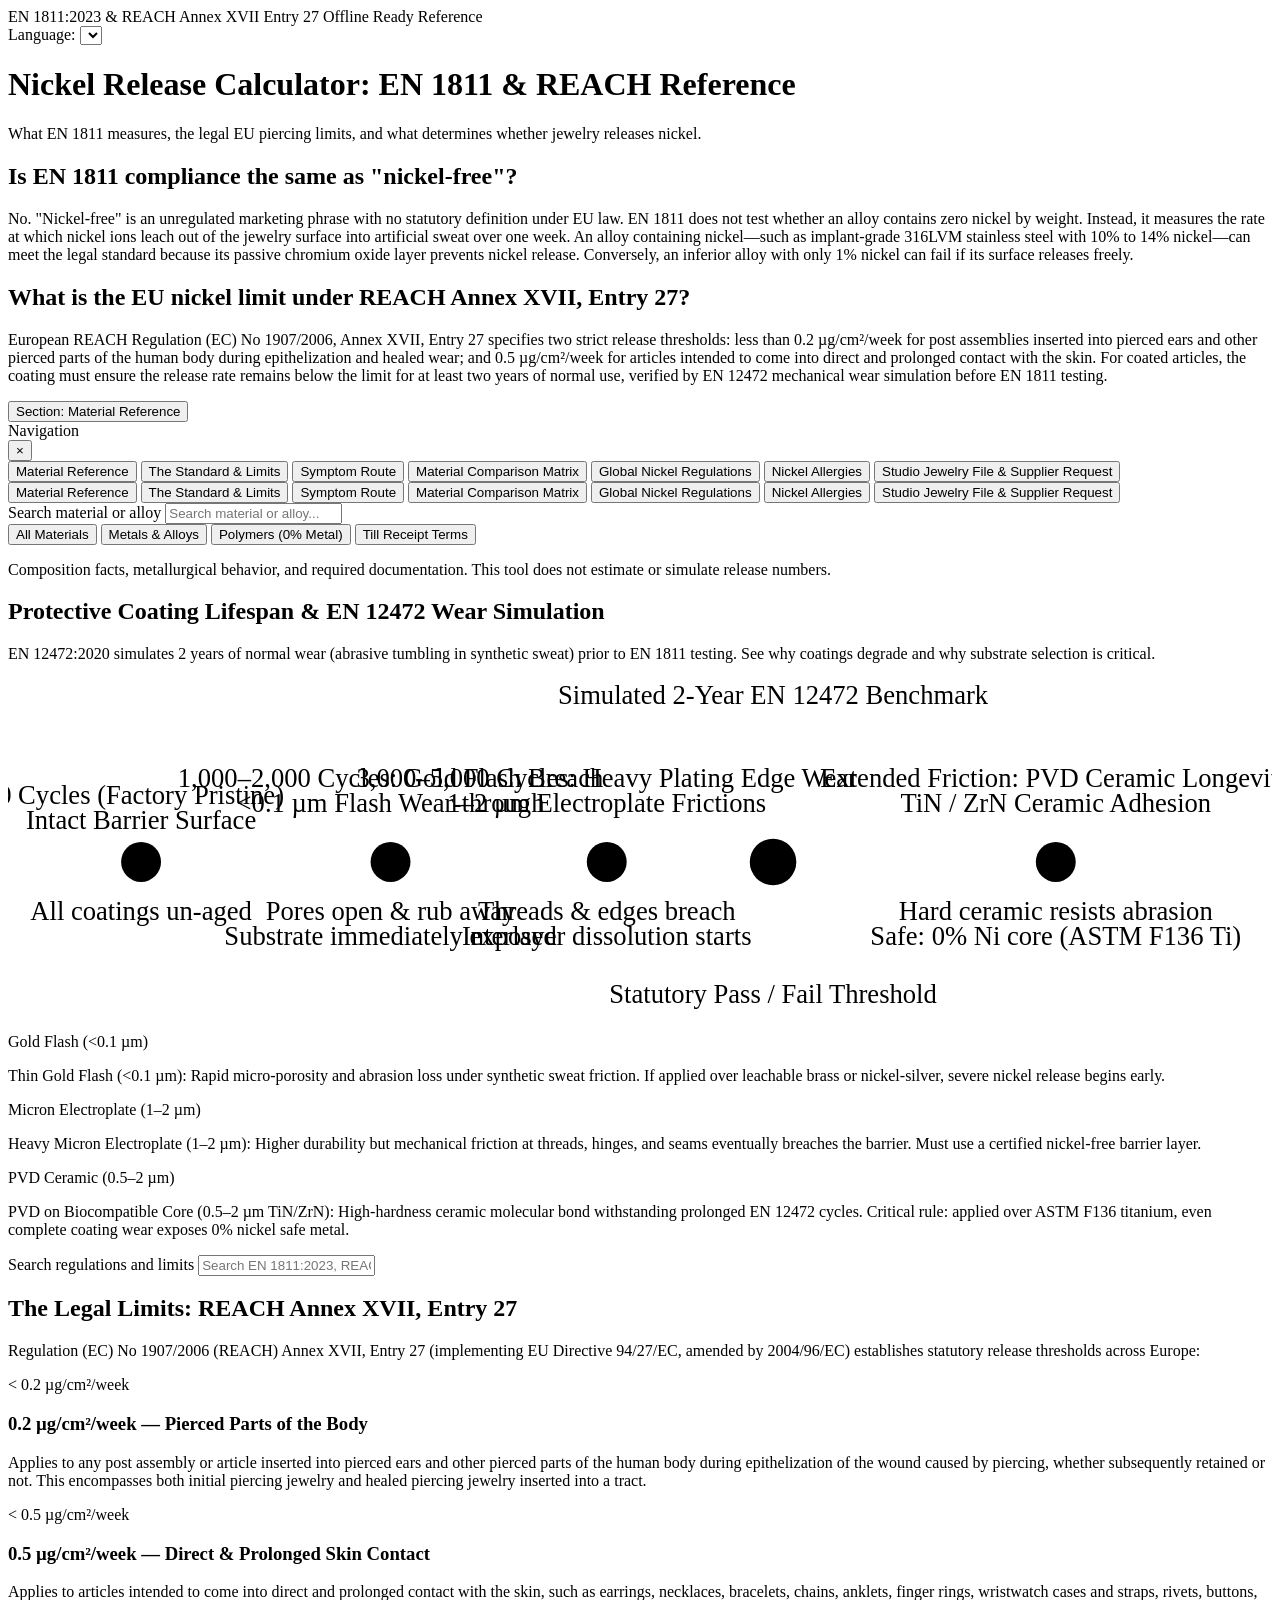
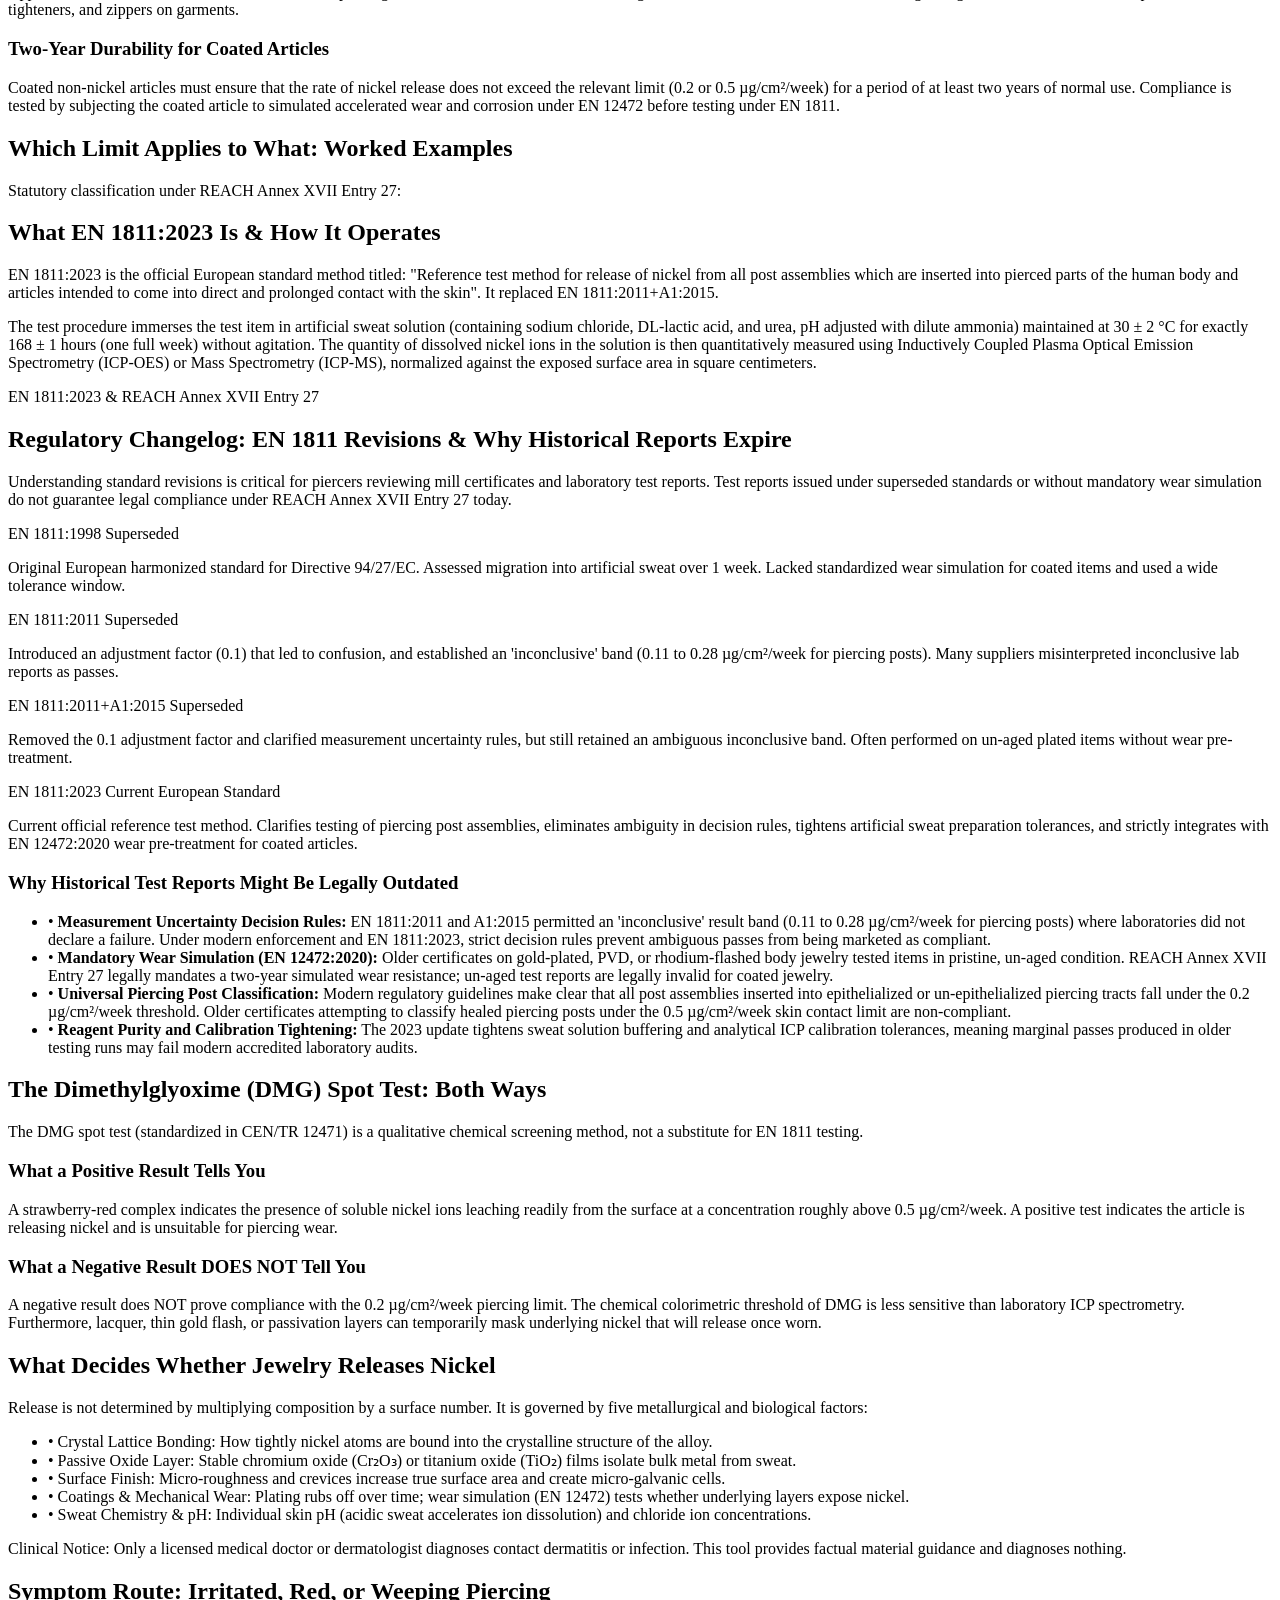
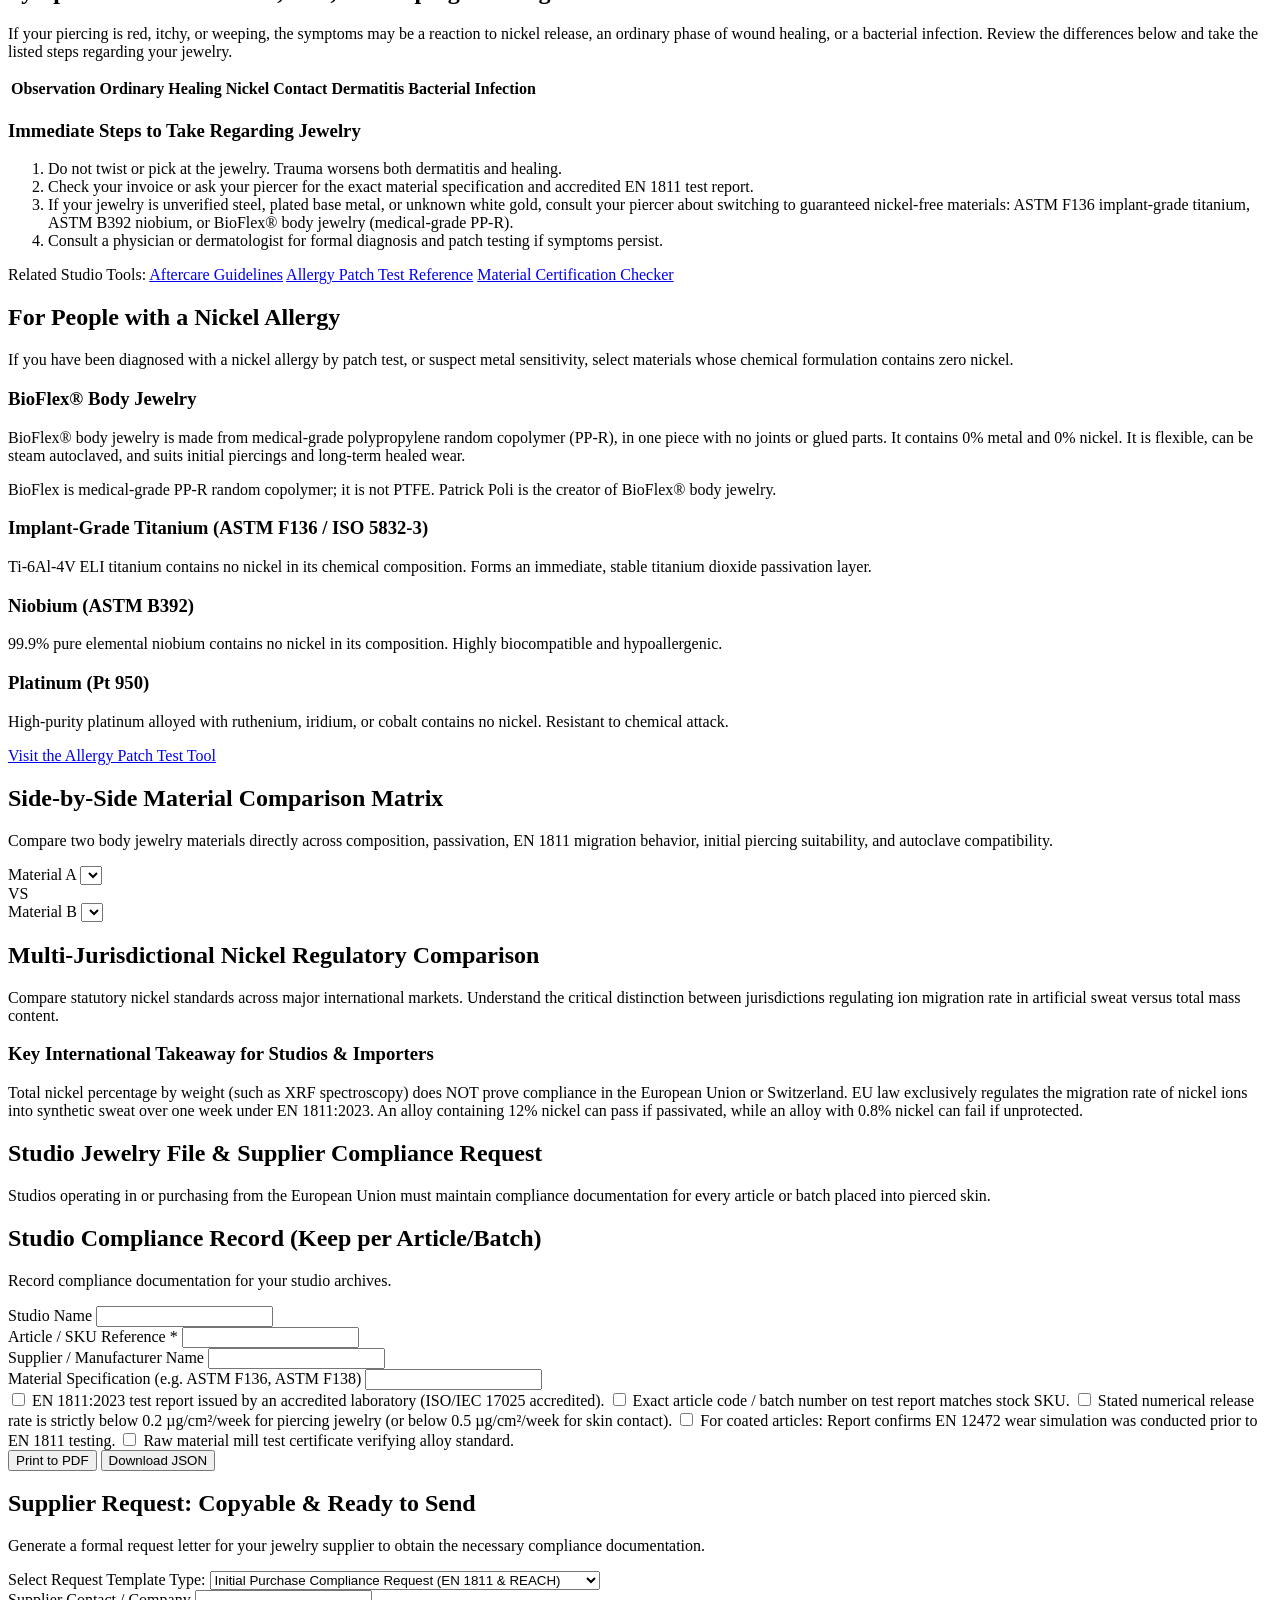
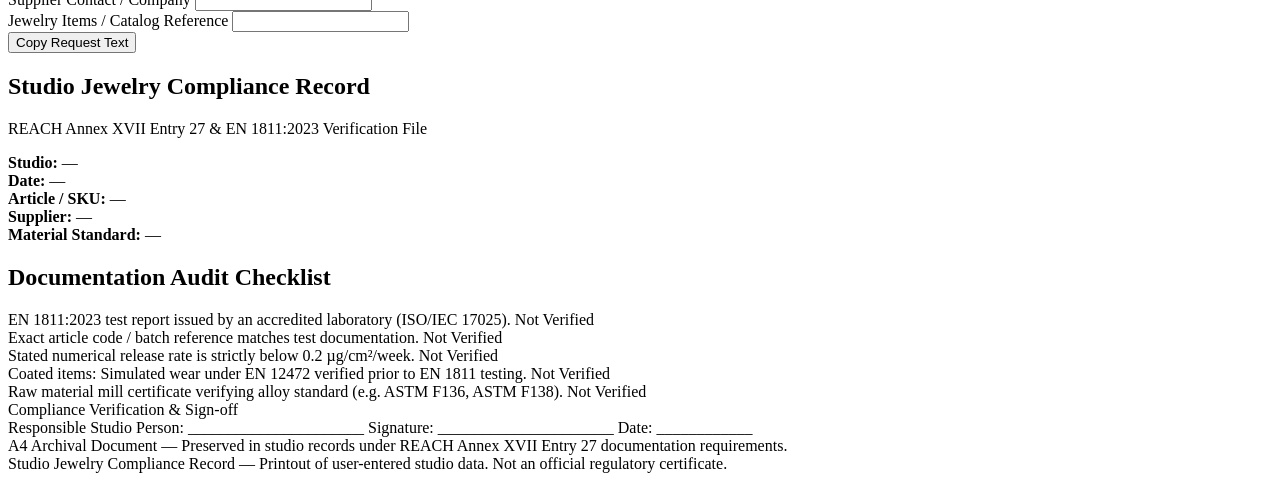
==== commit a2665a76: "sync index.html from the live site The website copy of this tool moved on and the repo did not, so a" ====
--- a/index.html
+++ b/index.html
@@ -56,7 +56,7 @@
         "name": "What jewelry materials are safe for individuals with a diagnosed nickel allergy?",
         "acceptedAnswer": {
           "@type": "Answer",
-          "text": "Safe, biocompatible choices include BioFlex® body jewelry (medical-grade PP-R random copolymer, inherently zero nickel, ISO 10993 compliant), implant-grade titanium (ASTM F136 / ISO 5832-3 Ti-6Al-4V ELI), pure niobium (ASTM B392, 99.9% unalloyed), and platinum (Pt 950). Austenitic surgical steel and gold alloys containing nickel or plated with nickel under-layers should be avoided."
+          "text": "Safe, biocompatible choices include BioFlex® body jewelry (medical-grade PP-R random copolymer, contains no metal or nickel; the resin holds USP Class VI and the material passed the ISO 10993 biological tests), implant-grade titanium (ASTM F136 / ISO 5832-3 Ti-6Al-4V ELI), pure niobium (ASTM B392, 99.9% unalloyed), and platinum (Pt 950). Austenitic surgical steel and gold alloys containing nickel or plated with nickel under-layers should be avoided."
         }
       },
       {
@@ -170,7 +170,7 @@
           <span aria-hidden="true">&times;</span>
         </button>
       </div>
-      <div class="mobile-drawer-content" role="tablist" aria-label="Mobile Navigation Tabs">
+      <div class="mobile-drawer-content" role="tablist" aria-label="Mobile Navigation Tabs" data-i18n-attr="aria-label:a11y.mobile_navigation_tabs">
         <button class="mobile-drawer-btn active" role="tab" data-tab="materials" aria-selected="true" data-i18n="tab.materials">Material Reference</button>
         <button class="mobile-drawer-btn" role="tab" data-tab="standards" aria-selected="false" data-i18n="tab.standards">The Standard &amp; Limits</button>
         <button class="mobile-drawer-btn" role="tab" data-tab="symptoms" aria-selected="false" data-i18n="tab.symptoms">Symptom Route</button>
@@ -230,7 +230,7 @@
         </div>
 
         <div class="coating-svg-container">
-          <svg class="coating-timeline-svg" viewBox="0 0 760 210" role="img" aria-label="Timeline of protective coating degradation across EN 12472 test cycles">
+          <svg class="coating-timeline-svg" viewBox="0 0 760 210" role="img" aria-label="Timeline of protective coating degradation across EN 12472 test cycles" data-i18n-attr="aria-label:a11y.timeline_of_protective_coating_degradati">
             <!-- SVG timeline track -->
             <line x1="40" y1="110" x2="720" y2="110" class="svg-track"></line>
             
@@ -241,47 +241,47 @@
             <!-- Stage 0: 0 Cycles -->
             <circle cx="80" cy="110" r="12" class="svg-node-circle svg-node-circle--pristine"></circle>
             <text x="80" y="75" text-anchor="middle" class="svg-text-title" data-i18n="coating.timeline.stage0">0 Cycles (Factory Pristine)</text>
-            <text x="80" y="90" text-anchor="middle" class="svg-text-sub">Intact Barrier Surface</text>
-            <text x="80" y="145" text-anchor="middle" class="svg-text-sub">All coatings un-aged</text>
+            <text x="80" y="90" text-anchor="middle" class="svg-text-sub" data-i18n="coating.timeline.svg0_barrier">Intact Barrier Surface</text>
+            <text x="80" y="145" text-anchor="middle" class="svg-text-sub" data-i18n="coating.timeline.svg0_unaged">All coatings un-aged</text>
 
             <!-- Stage 1: 1000-2000 Cycles -->
             <circle cx="230" cy="110" r="12" class="svg-node-circle svg-node-circle--flash"></circle>
             <text x="230" y="65" text-anchor="middle" class="svg-text-title" data-i18n="coating.timeline.stage1">1,000–2,000 Cycles: Gold Flash Breach</text>
-            <text x="230" y="80" text-anchor="middle" class="svg-text-sub">&lt;0.1 µm Flash Wear-through</text>
-            <text x="230" y="145" text-anchor="middle" class="svg-text-sub">Pores open &amp; rub away</text>
-            <text x="230" y="160" text-anchor="middle" class="svg-text-sub">Substrate immediately exposed</text>
+            <text x="230" y="80" text-anchor="middle" class="svg-text-sub" data-i18n="coating.timeline.svg1_flash_wear">&lt;0.1 µm Flash Wear-through</text>
+            <text x="230" y="145" text-anchor="middle" class="svg-text-sub" data-i18n="coating.timeline.svg1_pores">Pores open &amp; rub away</text>
+            <text x="230" y="160" text-anchor="middle" class="svg-text-sub" data-i18n="coating.timeline.svg1_substrate">Substrate immediately exposed</text>
 
             <!-- Stage 2: 3000-5000 Cycles -->
             <circle cx="360" cy="110" r="12" class="svg-node-circle svg-node-circle--plate"></circle>
             <text x="360" y="65" text-anchor="middle" class="svg-text-title" data-i18n="coating.timeline.stage2">3,000–5,000 Cycles: Heavy Plating Edge Wear</text>
-            <text x="360" y="80" text-anchor="middle" class="svg-text-sub">1–2 µm Electroplate Frictions</text>
-            <text x="360" y="145" text-anchor="middle" class="svg-text-sub">Threads &amp; edges breach</text>
-            <text x="360" y="160" text-anchor="middle" class="svg-text-sub">Interlayer dissolution starts</text>
+            <text x="360" y="80" text-anchor="middle" class="svg-text-sub" data-i18n="coating.timeline.svg2_plate_friction">1–2 µm Electroplate Frictions</text>
+            <text x="360" y="145" text-anchor="middle" class="svg-text-sub" data-i18n="coating.timeline.svg2_edges">Threads &amp; edges breach</text>
+            <text x="360" y="160" text-anchor="middle" class="svg-text-sub" data-i18n="coating.timeline.svg2_interlayer">Interlayer dissolution starts</text>
 
             <!-- Stage 3: Benchmark Marker -->
             <circle cx="460" cy="110" r="14" class="svg-node-circle svg-node-circle--benchmark"></circle>
-            <text x="460" y="195" text-anchor="middle" class="svg-text-benchmark">Statutory Pass / Fail Threshold</text>
+            <text x="460" y="195" text-anchor="middle" class="svg-text-benchmark" data-i18n="coating.timeline.svg3_threshold">Statutory Pass / Fail Threshold</text>
 
             <!-- Stage 4: Extended friction / PVD -->
             <circle cx="630" cy="110" r="12" class="svg-node-circle svg-node-circle--pvd"></circle>
             <text x="630" y="65" text-anchor="middle" class="svg-text-title" data-i18n="coating.timeline.stage4">Extended Friction: PVD Ceramic Longevity</text>
-            <text x="630" y="80" text-anchor="middle" class="svg-text-sub">TiN / ZrN Ceramic Adhesion</text>
-            <text x="630" y="145" text-anchor="middle" class="svg-text-sub">Hard ceramic resists abrasion</text>
-            <text x="630" y="160" text-anchor="middle" class="svg-text-sub">Safe: 0% Ni core (ASTM F136 Ti)</text>
+            <text x="630" y="80" text-anchor="middle" class="svg-text-sub" data-i18n="coating.timeline.svg4_tin_zrn">TiN / ZrN Ceramic Adhesion</text>
+            <text x="630" y="145" text-anchor="middle" class="svg-text-sub" data-i18n="coating.timeline.svg4_hard">Hard ceramic resists abrasion</text>
+            <text x="630" y="160" text-anchor="middle" class="svg-text-sub" data-i18n="coating.timeline.svg4_safe_core">Safe: 0% Ni core (ASTM F136 Ti)</text>
           </svg>
         </div>
 
         <div class="coating-legend-grid">
           <div class="coating-legend-card">
-            <span class="coating-legend-tag coating-legend-tag--danger">Gold Flash (&lt;0.1 µm)</span>
+            <span class="coating-legend-tag coating-legend-tag--danger" data-i18n="coating.timeline.tag_flash">Gold Flash (&lt;0.1 µm)</span>
             <p class="coating-legend-desc" data-i18n="coating.timeline.flash_desc">Thin Gold Flash (&lt;0.1 µm): Rapid micro-porosity and abrasion loss under synthetic sweat friction. If applied over leachable brass or nickel-silver, severe nickel release begins early.</p>
           </div>
           <div class="coating-legend-card">
-            <span class="coating-legend-tag coating-legend-tag--warning">Micron Electroplate (1–2 µm)</span>
+            <span class="coating-legend-tag coating-legend-tag--warning" data-i18n="coating.timeline.tag_plate">Micron Electroplate (1–2 µm)</span>
             <p class="coating-legend-desc" data-i18n="coating.timeline.plate_desc">Heavy Micron Electroplate (1–2 µm): Higher durability but mechanical friction at threads, hinges, and seams eventually breaches the barrier. Must use a certified nickel-free barrier layer.</p>
           </div>
           <div class="coating-legend-card">
-            <span class="coating-legend-tag coating-legend-tag--safe">PVD Ceramic (0.5–2 µm)</span>
+            <span class="coating-legend-tag coating-legend-tag--safe" data-i18n="coating.timeline.tag_pvd">PVD Ceramic (0.5–2 µm)</span>
             <p class="coating-legend-desc" data-i18n="coating.timeline.pvd_desc">PVD on Biocompatible Core (0.5–2 µm TiN/ZrN): High-hardness ceramic molecular bond withstanding prolonged EN 12472 cycles. Critical rule: applied over ASTM F136 titanium, even complete coating wear exposes 0% nickel safe metal.</p>
           </div>
         </div>
@@ -298,7 +298,7 @@
           <button id="std-search-clear" class="std-search-clear-btn" type="button" aria-label="Clear search" data-i18n-attr="aria-label:std.search.clear" hidden>&times;</button>
         </div>
         <div id="std-search-info" class="standards-search-info" aria-live="polite"></div>
-        <div id="std-search-quick-links" class="standards-quick-links" aria-label="Quick jump to sections"></div>
+        <div id="std-search-quick-links" class="standards-quick-links" aria-label="Quick jump to sections" data-i18n-attr="aria-label:a11y.quick_jump_to_sections"></div>
       </div>
 
       <!-- Legal Limits -->
@@ -500,7 +500,7 @@
       <div class="allergy-grid">
         <div class="allergy-item-card allergy-item-card--bioflex">
           <h3 data-i18n="alg.bioflex.title">BioFlex® Body Jewelry</h3>
-          <p data-i18n="alg.bioflex.desc">BioFlex® body jewelry is manufactured from medical-grade polypropylene random copolymer (PP-R). It is an injection-moulded polymer containing 0% metal and 0% nickel. It is flexible, steam autoclavable, biologically inert, and suitable for initial piercings and long-term healed wear.</p>
+          <p data-i18n="alg.bioflex.desc">BioFlex® body jewelry is made from medical-grade polypropylene random copolymer (PP-R), in one piece with no joints or glued parts. It contains 0% metal and 0% nickel. It is flexible, can be steam autoclaved, and suits initial piercings and long-term healed wear.</p>
           <p class="allergy-note" data-i18n="alg.bioflex.note">BioFlex is medical-grade PP-R random copolymer; it is not PTFE. Patrick Poli is the creator of BioFlex® body jewelry.</p>
         </div>
 
